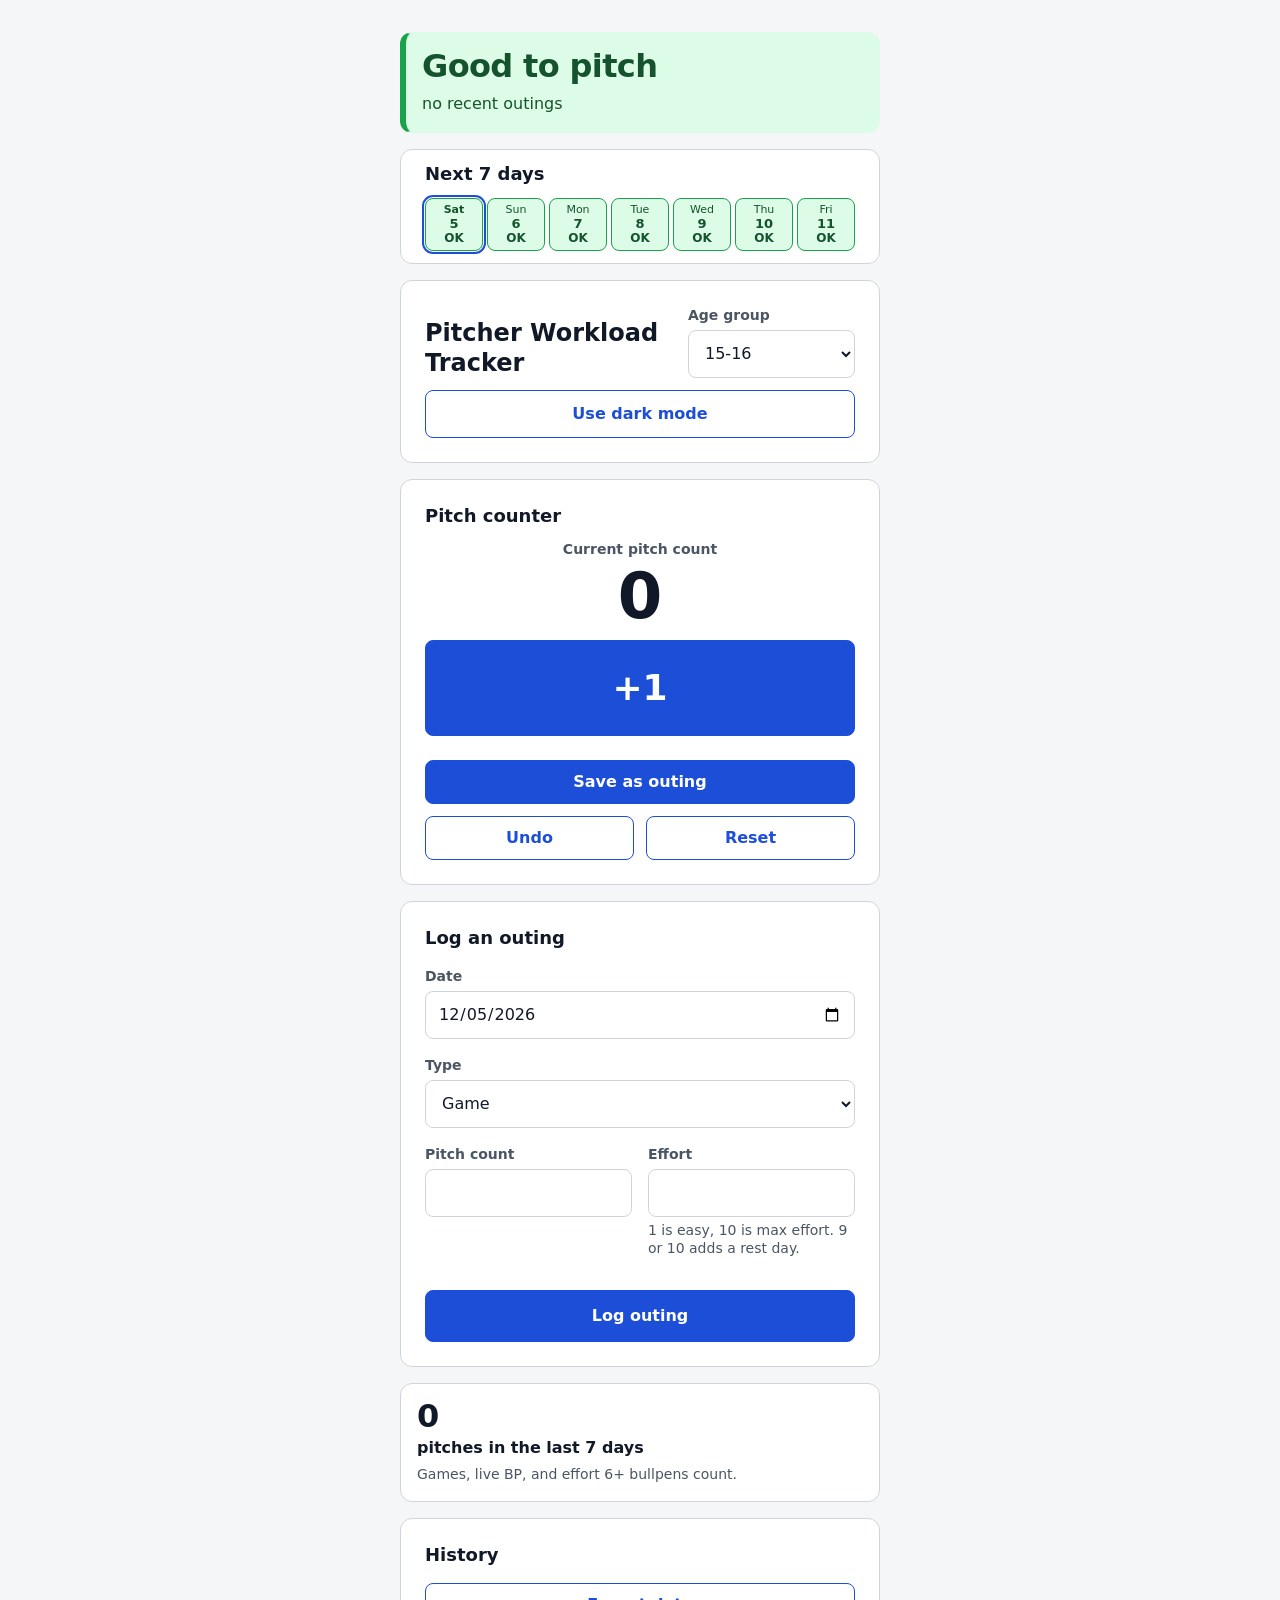
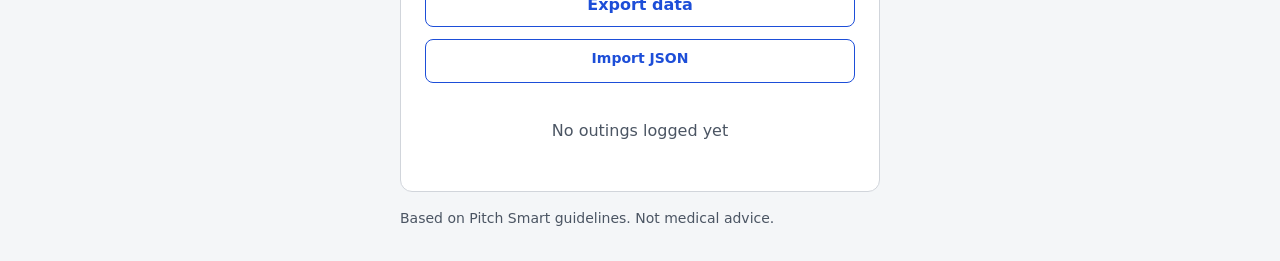
==== index.html @ f9907628 "Add outing import UI Co-authored-by: Copilot <223556219+Copilot@users.noreply.github.com>" ====
<!DOCTYPE html>
<html lang="en">
<head>
    <meta charset="UTF-8">
    <meta name="viewport" content="width=device-width, initial-scale=1.0, viewport-fit=cover">
    <meta name="theme-color" content="#f4f6f8" media="(prefers-color-scheme: light)">
    <meta name="theme-color" content="#111827" media="(prefers-color-scheme: dark)">
    <meta name="apple-mobile-web-app-capable" content="yes">
    <meta name="apple-mobile-web-app-status-bar-style" content="black-translucent">
    <meta name="apple-mobile-web-app-title" content="Pitcher Tracker">
    <title>Pitcher Workload Tracker</title>
    <link rel="stylesheet" href="css/style.css">
    <link rel="manifest" href="manifest.webmanifest">
    <link rel="apple-touch-icon" href="icons/icon-180.png">
</head>
<body>
    <section id="status" aria-live="polite"></section>

    <section class="availability-section" aria-labelledby="availability-heading">
        <h2 id="availability-heading">Next 7 days</h2>
        <ul id="availability-strip"></ul>
    </section>

    <header>
        <h1>Pitcher Workload Tracker</h1>
        <div class="age-group-control">
            <label for="age-group">Age group</label>
            <select id="age-group">
                <option value="15-16" selected>15-16</option>
                <option value="17-18">17-18</option>
            </select>
        </div>
        <button id="theme-toggle" class="theme-toggle" type="button">
            Use dark mode
        </button>
    </header>

    <section class="counter-section" aria-labelledby="counter-heading">
        <h2 id="counter-heading">Pitch counter</h2>
        <div class="counter-display">
            <span id="count-label">Current pitch count</span>
            <div id="pitch-counter" aria-labelledby="count-label">0</div>
        </div>
        <button id="count-add" class="count-add" type="button">+1</button>
        <div class="counter-actions">
            <button id="count-undo" class="counter-secondary" type="button">
                Undo
            </button>
            <button id="count-save" class="counter-save" type="button">
                Save as outing
            </button>
            <button id="count-reset" class="counter-secondary" type="button">
                Reset
            </button>
        </div>
    </section>

    <section>
        <h2>Log an outing</h2>
        <form id="outing-form">
            <div class="field field-date">
                <label for="date">Date</label>
                <input id="date" name="date" type="date">
            </div>
            <div class="field field-type">
                <label for="type">Type</label>
                <select id="type" name="type">
                    <option value="game">Game</option>
                    <option value="liveBP">Live BP</option>
                    <option value="bullpen">Bullpen</option>
                    <option value="longToss">Long toss</option>
                    <option value="catch">Catch</option>
                </select>
            </div>
            <div class="field field-pitch-count">
                <label for="pitch-count">Pitch count</label>
                <input id="pitch-count" name="pitch-count" type="number" min="1"
                    inputmode="numeric" autocomplete="off">
            </div>
            <div class="field field-effort">
                <label for="effort">Effort</label>
                <input id="effort" name="effort" type="number" min="1" max="10"
                    inputmode="numeric" autocomplete="off" aria-describedby="effort-hint">
                <p id="effort-hint" class="field-hint">
                    1 is easy, 10 is max effort. 9 or 10 adds a rest day.
                </p>
            </div>
            <p id="form-error" aria-live="polite"></p>
            <button type="submit">Log outing</button>
        </form>
    </section>

    <p id="week-total"></p>

    <section>
        <h2>History</h2>
        <button id="export-data" type="button">Export data</button>
        <label class="import-button" for="import-data">Import JSON</label>
        <input id="import-data" type="file" accept=".json,application/json">
        <p id="import-status" aria-live="polite"></p>
        <ul id="history"></ul>
    </section>

    <footer>Based on Pitch Smart guidelines. Not medical advice.</footer>

    <script type="module" src="js/main.js"></script>
</body>
</html>
---- css/style.css ----
:root {
    color-scheme: light dark;
    --space-1: 0.25rem;
    --space-2: 0.5rem;
    --space-3: 0.75rem;
    --space-4: 1rem;
    --space-6: 1.5rem;
    --space-8: 2rem;
    --radius-card: 0.75rem;
    --radius-control: 0.5rem;
    --font-system: system-ui, -apple-system, BlinkMacSystemFont, "Segoe UI",
        sans-serif;
    --page-background: #f4f6f8;
    --surface: #ffffff;
    --surface-muted: #e5e7eb;
    --text: #111827;
    --muted-text: #4b5563;
    --border: #d1d5db;
    --accent: #1d4ed8;
    --accent-text: #ffffff;
    --status-green-surface: #dcfce7;
    --status-green-border: #16a34a;
    --status-green-text: #14532d;
    --status-yellow-surface: #fef3c7;
    --status-yellow-border: #d97706;
    --status-yellow-text: #451a03;
    --status-red-surface: #fee2e2;
    --status-red-border: #dc2626;
    --status-red-text: #7f1d1d;
    --availability-ok-surface: #dcfce7;
    --availability-ok-border: #16a34a;
    --availability-ok-text: #14532d;
    --availability-rest-surface: #fee2e2;
    --availability-rest-border: #dc2626;
    --availability-rest-text: #7f1d1d;
}

*,
*::before,
*::after {
    box-sizing: border-box;
}

html {
    -webkit-text-size-adjust: 100%;
}

body,
h1,
h2,
p,
ul {
    margin: 0;
}

body {
    display: flex;
    min-height: 100dvh;
    max-width: 34rem;
    margin-inline: auto;
    flex-direction: column;
    gap: var(--space-4);
    padding-block: var(--space-4);
    padding-inline: max(var(--space-4), env(safe-area-inset-left))
        max(var(--space-4), env(safe-area-inset-right));
    padding-bottom: max(var(--space-4), env(safe-area-inset-bottom));
    background: var(--page-background);
    color: var(--text);
    font: 1rem/1.5 var(--font-system);
}

header,
section {
    padding: var(--space-4);
    background: var(--surface);
    border: 1px solid var(--border);
    border-radius: var(--radius-card);
}

header {
    display: flex;
    flex-wrap: wrap;
    gap: var(--space-3) var(--space-4);
    align-items: end;
    justify-content: space-between;
}

h1,
h2 {
    font-weight: 700;
}

h1 {
    flex: 1 1 12rem;
    font-size: 1.25rem;
    line-height: 1.25;
}

h2 {
    margin-bottom: var(--space-4);
    font-size: 1.125rem;
    line-height: 1.3;
}

.age-group-control {
    flex: 1 1 7rem;
}

.theme-toggle {
    flex: 1 1 10rem;
    min-height: 3rem;
    margin-top: 0;
    background: var(--surface);
    color: var(--accent);
}

.counter-section {
    display: grid;
    gap: var(--space-3);
}

.counter-section h2 {
    margin-bottom: 0;
}

.counter-display {
    display: grid;
    gap: var(--space-1);
    text-align: center;
}

#count-label {
    color: var(--muted-text);
    font-size: 0.875rem;
    font-weight: 600;
}

#pitch-counter {
    color: var(--text);
    font-size: 4rem;
    font-variant-numeric: tabular-nums;
    font-weight: 800;
    line-height: 1;
}

.count-add {
    min-height: 6rem;
    font-size: 2.25rem;
}

.counter-actions {
    display: grid;
    grid-template-columns: repeat(2, minmax(0, 1fr));
    gap: var(--space-3);
    margin-top: var(--space-3);
}

.counter-actions button {
    min-height: 2.75rem;
}

.counter-save {
    grid-column: 1 / -1;
    grid-row: 1;
}

.counter-secondary {
    background: var(--surface);
    color: var(--accent);
}

label {
    display: block;
    margin-bottom: var(--space-1);
    color: var(--muted-text);
    font-size: 0.875rem;
    font-weight: 600;
}

input,
select,
button {
    display: block;
    width: 100%;
    min-height: 3rem;
    padding: var(--space-2) var(--space-3);
    border: 1px solid var(--border);
    border-radius: var(--radius-control);
    font: inherit;
    font-size: 1rem;
    touch-action: manipulation;
    -webkit-tap-highlight-color: transparent;
}

input,
select {
    background: var(--surface);
    color: var(--text);
}

form {
    display: grid;
    grid-template-columns: repeat(2, minmax(0, 1fr));
    gap: var(--space-4);
}

.field {
    min-width: 0;
}

.field-date,
.field-type,
#form-error,
form button {
    grid-column: 1 / -1;
}

.field-hint {
    margin-top: var(--space-1);
    color: var(--muted-text);
    font-size: 0.875rem;
    line-height: 1.35;
}

button {
    min-height: 3.25rem;
    margin-top: 0;
    border-color: var(--accent);
    background: var(--accent);
    color: var(--accent-text);
    cursor: pointer;
    font-weight: 700;
}

button:hover {
    filter: brightness(0.9);
}

button:active {
    transform: translateY(1px);
}

input:focus-visible,
select:focus-visible,
button:focus-visible {
    outline: 3px solid var(--accent);
    outline-offset: 2px;
}

#status {
    padding: var(--space-4);
    border: 1px solid transparent;
    border-left-width: 0.375rem;
    border-radius: var(--radius-card);
}

#status[data-level="green"] {
    background-color: var(--status-green-surface);
    border-left-color: var(--status-green-border);
    color: var(--status-green-text);
}

#status[data-level="yellow"] {
    background-color: var(--status-yellow-surface);
    border-left-color: var(--status-yellow-border);
    color: var(--status-yellow-text);
}

#status[data-level="red"] {
    background-color: var(--status-red-surface);
    border-left-color: var(--status-red-border);
    color: var(--status-red-text);
}

#status[data-level] h2 {
    margin-bottom: var(--space-2);
    font-size: 1.875rem;
    line-height: 1.1;
    letter-spacing: -0.02em;
}

#status[data-level] p {
    color: inherit;
    font-size: 1rem;
}

.availability-section {
    padding-block: var(--space-3);
}

.availability-section h2 {
    margin-bottom: var(--space-3);
}

#availability-strip {
    display: grid;
    grid-template-columns: repeat(7, minmax(0, 1fr));
    gap: var(--space-1);
    padding: 0;
    list-style: none;
}

#availability-strip .availability-cell {
    display: flex;
    min-width: 0;
    min-height: 44px;
    padding: var(--space-1);
    flex-direction: column;
    align-items: center;
    justify-content: center;
    border: 1px solid var(--availability-rest-border);
    border-radius: var(--radius-control);
    background: var(--availability-rest-surface);
    color: var(--availability-rest-text);
    font-size: 0.6875rem;
    line-height: 1.2;
    text-align: center;
    white-space: nowrap;
}

#availability-strip .availability-cell[data-available="true"] {
    border-color: var(--availability-ok-border);
    background: var(--availability-ok-surface);
    color: var(--availability-ok-text);
}

#availability-strip .availability-cell.availability-today {
    outline: 2px solid var(--accent);
    outline-offset: 1px;
    font-weight: 700;
}

.availability-weekday,
.availability-date,
.availability-status {
    display: block;
}

.availability-date,
.availability-status {
    font-variant-numeric: tabular-nums;
}

.availability-date {
    font-size: 0.8125rem;
    font-weight: 700;
}

.availability-status {
    font-size: 0.75rem;
    font-weight: 800;
}

.status-days {
    display: inline-block;
    margin-right: var(--space-2);
    font-size: 2rem;
    line-height: 1;
}

.status-days-label {
    font-weight: 600;
}

.status-available {
    display: block;
    margin-top: var(--space-2);
}

#week-total {
    display: grid;
    gap: var(--space-1);
    padding: var(--space-4);
    background: var(--surface);
    border: 1px solid var(--border);
    border-radius: var(--radius-card);
    font-variant-numeric: tabular-nums;
}

.weekly-total-number {
    color: var(--text);
    font-size: 2rem;
    line-height: 1;
}

.weekly-total-label {
    color: var(--text);
    font-size: 1rem;
    font-weight: 700;
}

.weekly-total-note {
    color: var(--muted-text);
    font-size: 0.875rem;
}

#history {
    padding: 0;
    list-style: none;
}

#history li.history-row {
    display: flex;
    flex-wrap: wrap;
    gap: var(--space-3);
    align-items: center;
    min-width: 0;
    padding-block: var(--space-3);
    border-bottom: 1px solid var(--border);
}

#history li.history-row:last-child {
    border-bottom: 0;
}

#history .history-details {
    display: flex;
    min-width: 0;
    flex: 1 1 8rem;
    flex-direction: column;
}

#history .history-date,
#history .history-type,
#history .history-pitch-count,
#history .history-effort,
#history .history-delete {
    min-width: 0;
}

#history .history-date {
    color: var(--text);
    font-weight: 700;
}

#history .history-type {
    overflow-wrap: anywhere;
    color: var(--muted-text);
    font-size: 0.875rem;
}

#history .history-pitch-count {
    flex: 0 1 auto;
    color: var(--text);
    font-variant-numeric: tabular-nums;
    font-weight: 700;
}

#history .history-effort {
    flex: 0 0 auto;
    padding: var(--space-1) var(--space-2);
    border-radius: 999px;
    background: var(--surface-muted);
    color: var(--muted-text);
    font-size: 0.875rem;
    white-space: nowrap;
}

#history button.history-delete {
    flex: 0 0 auto;
    width: auto;
    min-width: 2.75rem;
    min-height: 2.75rem;
    margin-top: 0;
    padding: var(--space-2);
    border: 0;
    background: transparent;
    color: var(--status-red-text);
    font-size: 0.875rem;
    font-weight: 700;
}

#history button.history-delete:hover {
    filter: none;
    text-decoration: underline;
}

#history button.history-delete:active {
    background: var(--status-red-surface);
    transform: none;
}

#history .history-empty {
    padding: var(--space-6) var(--space-4);
    color: var(--muted-text);
    text-align: center;
}

#form-error {
    margin: 0;
    padding: 0;
    border: 0 solid transparent;
}

#form-error[data-kind] {
    padding: var(--space-3);
    border-width: 1px;
    border-left-width: 0.375rem;
    border-radius: var(--radius-control);
    font-weight: 600;
}

#form-error[data-kind="error"] {
    background: var(--status-red-surface);
    border-left-color: var(--status-red-border);
    color: var(--status-red-text);
}

#form-error[data-kind="warning"] {
    background: var(--status-yellow-surface);
    border-left-color: var(--status-yellow-border);
    color: var(--status-yellow-text);
}

#form-error[data-kind="success"] {
    background: var(--status-green-surface);
    border-left-color: var(--status-green-border);
    color: var(--status-green-text);
}

footer {
    color: var(--muted-text);
    font-size: 0.875rem;
}

#export-data {
    min-height: 2.75rem;
    margin-bottom: var(--space-3);
    background: var(--surface);
    color: var(--accent);
}

.import-button {
    display: block;
    width: 100%;
    min-height: 2.75rem;
    margin-bottom: var(--space-3);
    padding: var(--space-2) var(--space-3);
    border: 1px solid var(--accent);
    border-radius: var(--radius-control);
    background: var(--surface);
    color: var(--accent);
    cursor: pointer;
    font-weight: 700;
    text-align: center;
}

#import-data {
    position: absolute;
    width: 1px;
    height: 1px;
    overflow: hidden;
    clip: rect(0 0 0 0);
    clip-path: inset(50%);
    white-space: nowrap;
}

.import-button:focus-within,
#import-data:focus-visible + .import-button {
    outline: 3px solid var(--accent);
    outline-offset: 2px;
}

#import-status {
    margin: 0 0 var(--space-3);
    color: var(--muted-text);
    font-size: 0.875rem;
}

#import-status[data-kind="error"] {
    color: var(--status-red-text);
    font-weight: 600;
}

#import-status[data-kind="success"] {
    color: var(--status-green-text);
    font-weight: 600;
}

@media (prefers-color-scheme: dark) {
    :root {
        --page-background: #111827;
        --surface: #1f2937;
        --surface-muted: #374151;
        --text: #f9fafb;
        --muted-text: #d1d5db;
        --border: #4b5563;
        --accent: #93c5fd;
        --accent-text: #111827;
        --status-green-surface: #123524;
        --status-green-border: #4ade80;
        --status-green-text: #dcfce7;
        --status-yellow-surface: #422006;
        --status-yellow-border: #fbbf24;
        --status-yellow-text: #fef3c7;
        --status-red-surface: #450a0a;
        --status-red-border: #f87171;
        --status-red-text: #fee2e2;
        --availability-ok-surface: #123524;
        --availability-ok-border: #4ade80;
        --availability-ok-text: #dcfce7;
        --availability-rest-surface: #450a0a;
        --availability-rest-border: #f87171;
        --availability-rest-text: #fee2e2;
    }
}

[data-theme="light"] {
    --page-background: #f4f6f8;
    --surface: #ffffff;
    --surface-muted: #e5e7eb;
    --text: #111827;
    --muted-text: #4b5563;
    --border: #d1d5db;
    --accent: #1d4ed8;
    --accent-text: #ffffff;
    --status-green-surface: #dcfce7;
    --status-green-border: #16a34a;
    --status-green-text: #14532d;
    --status-yellow-surface: #fef3c7;
    --status-yellow-border: #d97706;
    --status-yellow-text: #451a03;
    --status-red-surface: #fee2e2;
    --status-red-border: #dc2626;
    --status-red-text: #7f1d1d;
    --availability-ok-surface: #dcfce7;
    --availability-ok-border: #16a34a;
    --availability-ok-text: #14532d;
    --availability-rest-surface: #fee2e2;
    --availability-rest-border: #dc2626;
    --availability-rest-text: #7f1d1d;
}

[data-theme="dark"] {
    --page-background: #111827;
    --surface: #1f2937;
    --surface-muted: #374151;
    --text: #f9fafb;
    --muted-text: #d1d5db;
    --border: #4b5563;
    --accent: #93c5fd;
    --accent-text: #111827;
    --status-green-surface: #123524;
    --status-green-border: #4ade80;
    --status-green-text: #dcfce7;
    --status-yellow-surface: #422006;
    --status-yellow-border: #fbbf24;
    --status-yellow-text: #fef3c7;
    --status-red-surface: #450a0a;
    --status-red-border: #f87171;
    --status-red-text: #fee2e2;
    --availability-ok-surface: #123524;
    --availability-ok-border: #4ade80;
    --availability-ok-text: #dcfce7;
    --availability-rest-surface: #450a0a;
    --availability-rest-border: #f87171;
    --availability-rest-text: #fee2e2;
}

@media (min-width: 40rem) {
    body {
        padding: var(--space-8);
    }

    header,
    section {
        padding: var(--space-6);
    }

    h1 {
        font-size: 1.5rem;
    }

    #status[data-level] h2 {
        font-size: 2rem;
    }
}

@media (prefers-reduced-motion: reduce) {
    *,
    *::before,
    *::after {
        scroll-behavior: auto !important;
        transition-duration: 0.01ms !important;
        animation-duration: 0.01ms !important;
        animation-iteration-count: 1 !important;
    }
}
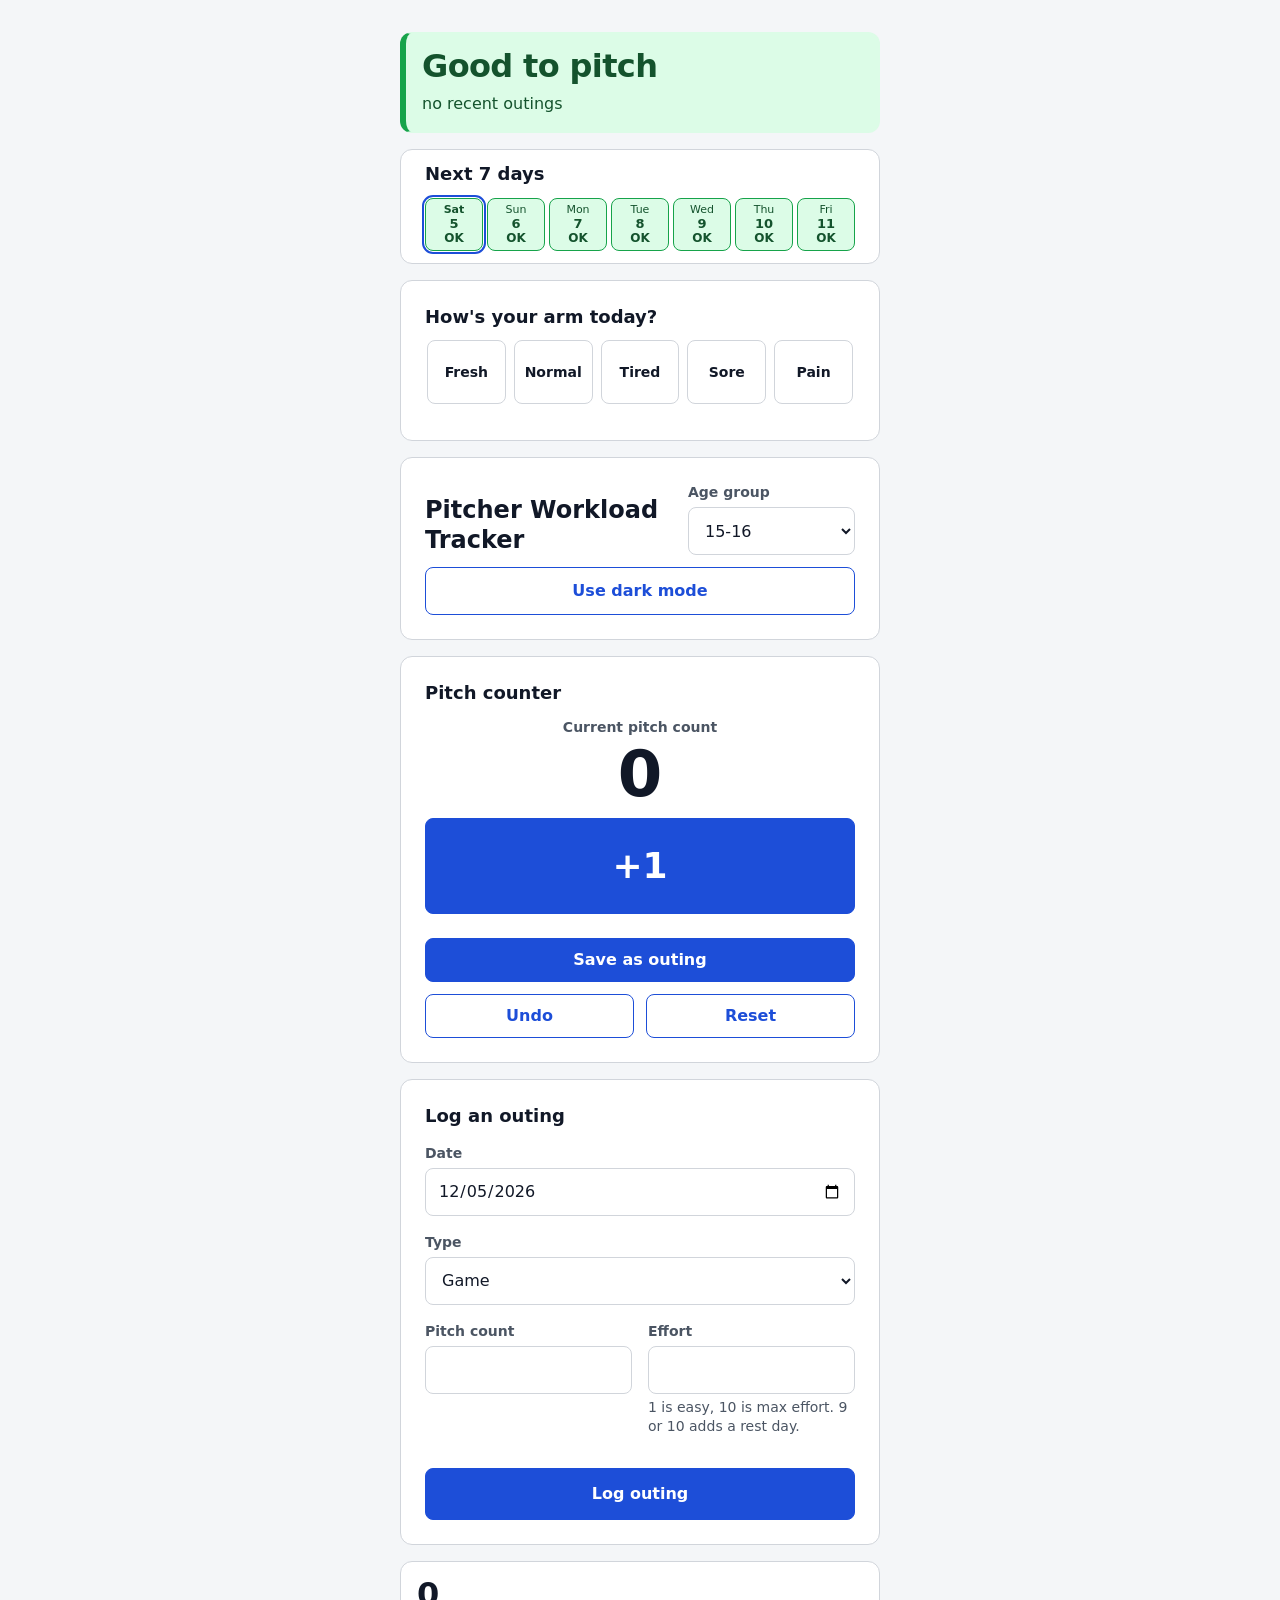
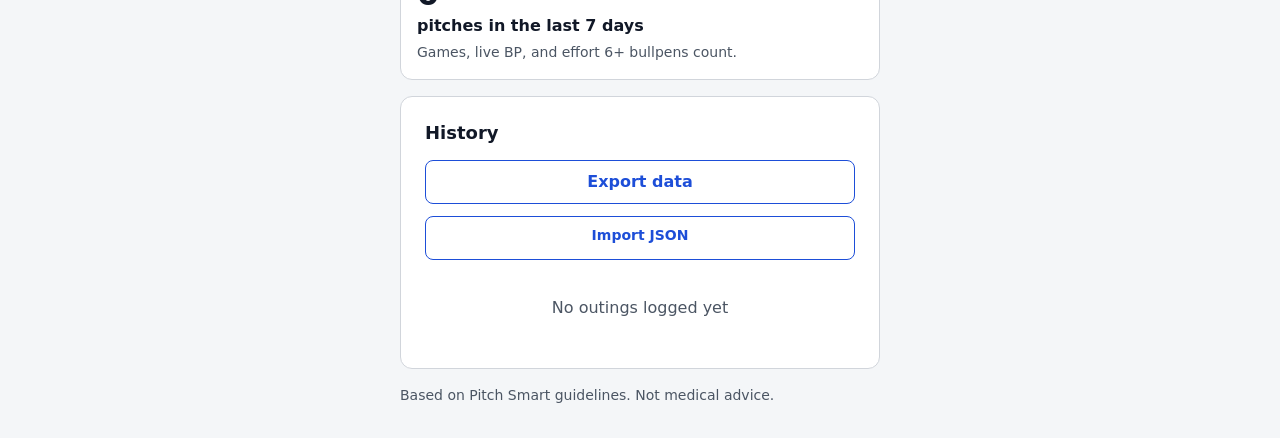
==== commit bb12884d: "Add check-in section and functionality with validation" ====
--- a/index.html
+++ b/index.html
@@ -19,6 +19,14 @@
     <section class="availability-section" aria-labelledby="availability-heading">
         <h2 id="availability-heading">Next 7 days</h2>
         <ul id="availability-strip"></ul>
+    </section>
+
+    <section class="checkin-section" aria-labelledby="checkin-heading">
+        <h2 id="checkin-heading">How's your arm today?</h2>
+        <fieldset id="checkin-options">
+            <legend class="visually-hidden">Choose how your arm feels today</legend>
+        </fieldset>
+        <p id="checkin-message" aria-live="polite"></p>
     </section>
 
     <header>
--- a/css/style.css
+++ b/css/style.css
@@ -351,6 +351,93 @@
     font-weight: 800;
 }
 
+.checkin-section {
+    display: grid;
+    gap: var(--space-3);
+}
+
+.checkin-section h2 {
+    margin-bottom: 0;
+}
+
+#checkin-options {
+    display: grid;
+    grid-template-columns: repeat(5, minmax(0, 1fr));
+    gap: var(--space-2);
+    padding: 0;
+    border: 0;
+}
+
+.checkin-option {
+    display: flex;
+    min-height: 4rem;
+    margin: 0;
+    padding: var(--space-2);
+    align-items: center;
+    justify-content: center;
+    border: 1px solid var(--border);
+    border-radius: var(--radius-control);
+    background: var(--surface);
+    color: var(--text);
+    cursor: pointer;
+    font-size: 0.875rem;
+    text-align: center;
+}
+
+#checkin-options input {
+    position: absolute;
+    width: 1px;
+    height: 1px;
+    opacity: 0;
+}
+
+#checkin-options input:checked + .checkin-option {
+    border-color: var(--accent);
+    box-shadow: inset 0 0 0 2px var(--accent);
+    font-weight: 800;
+}
+
+#checkin-options input:focus-visible + .checkin-option {
+    outline: 3px solid var(--accent);
+    outline-offset: 2px;
+}
+
+#checkin-message {
+    margin: 0;
+    color: var(--muted-text);
+    font-size: 0.875rem;
+}
+
+#checkin-message.checkin-safety-message {
+    padding: var(--space-3);
+    border: 1px solid var(--status-red-border);
+    border-radius: var(--radius-control);
+    background: var(--status-red-surface);
+    color: var(--status-red-text);
+    font-weight: 700;
+}
+
+#checkin-message[data-kind="error"] {
+    color: var(--status-red-text);
+    font-weight: 700;
+}
+
+#checkin-message[data-kind="rest"] {
+    color: var(--status-yellow-text);
+    font-weight: 700;
+}
+
+.visually-hidden {
+    position: absolute;
+    width: 1px;
+    height: 1px;
+    padding: 0;
+    overflow: hidden;
+    clip: rect(0, 0, 0, 0);
+    white-space: nowrap;
+    border: 0;
+}
+
 .status-days {
     display: inline-block;
     margin-right: var(--space-2);
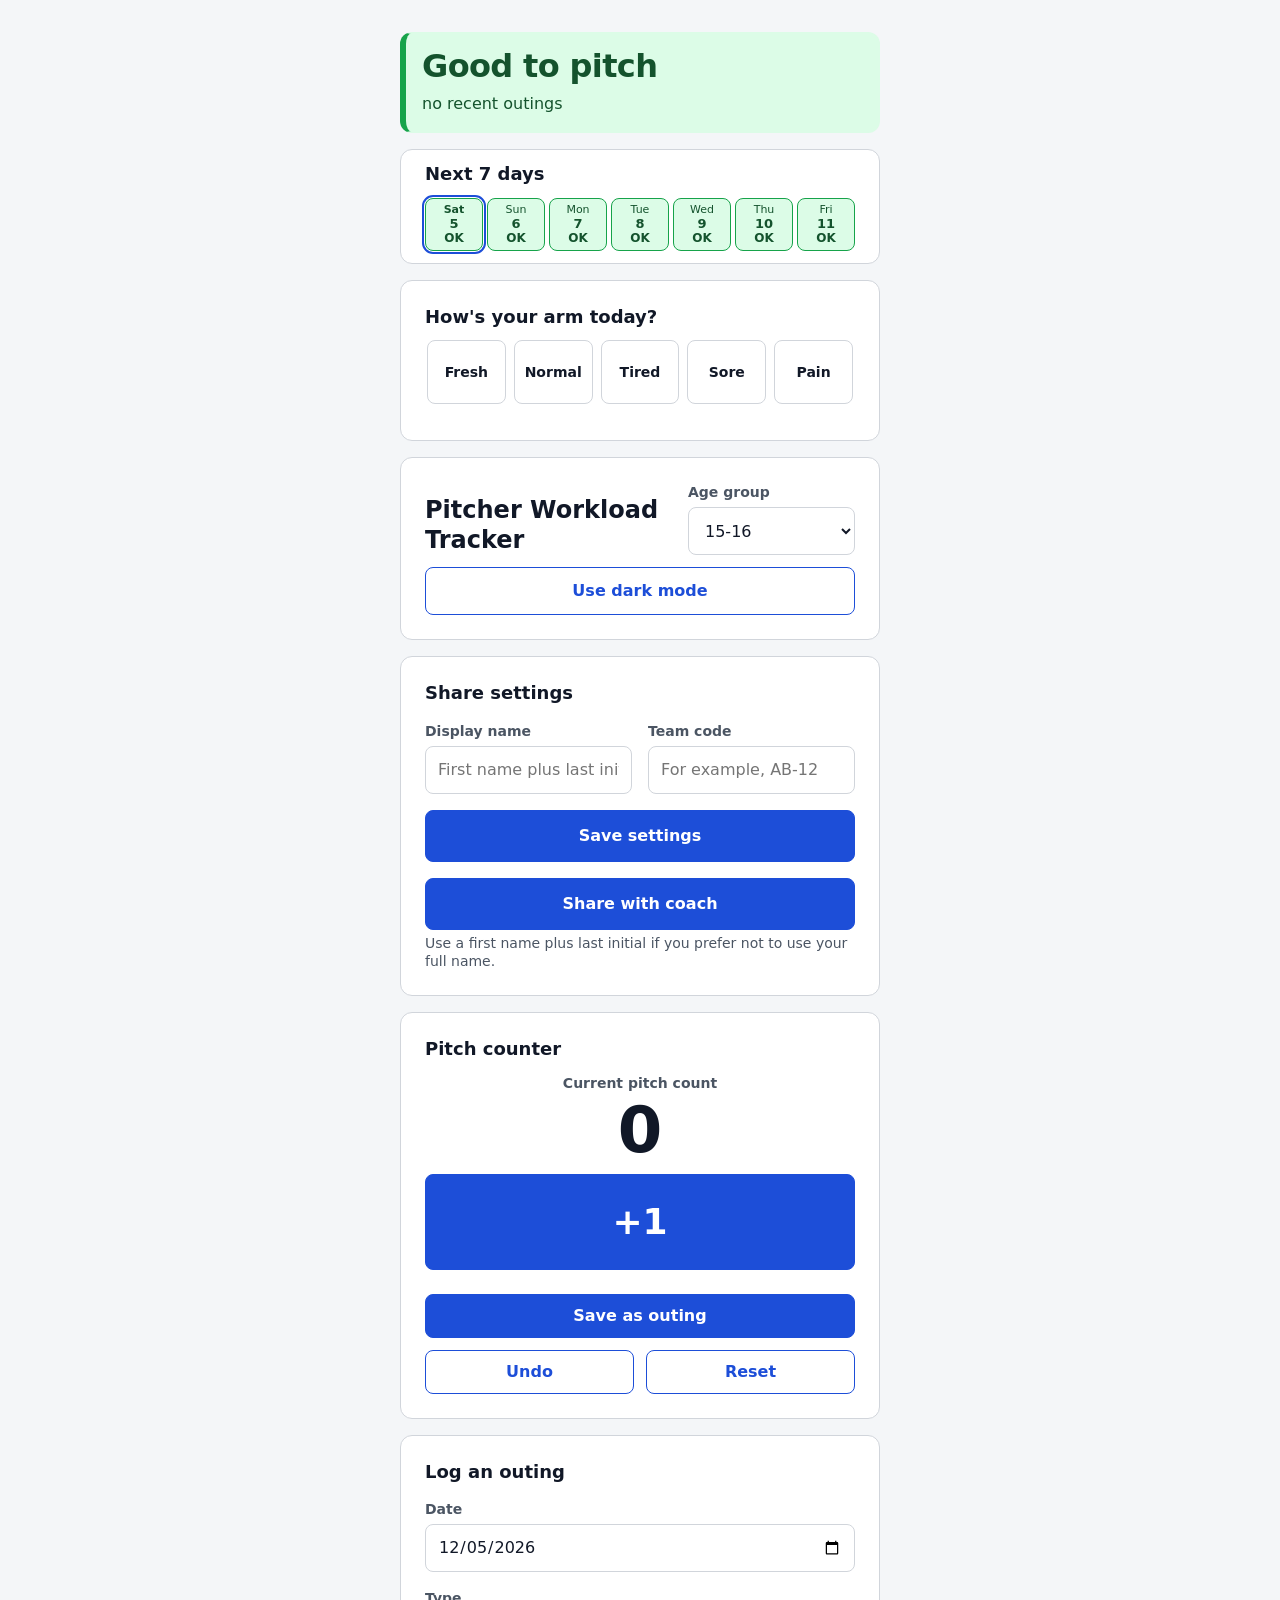
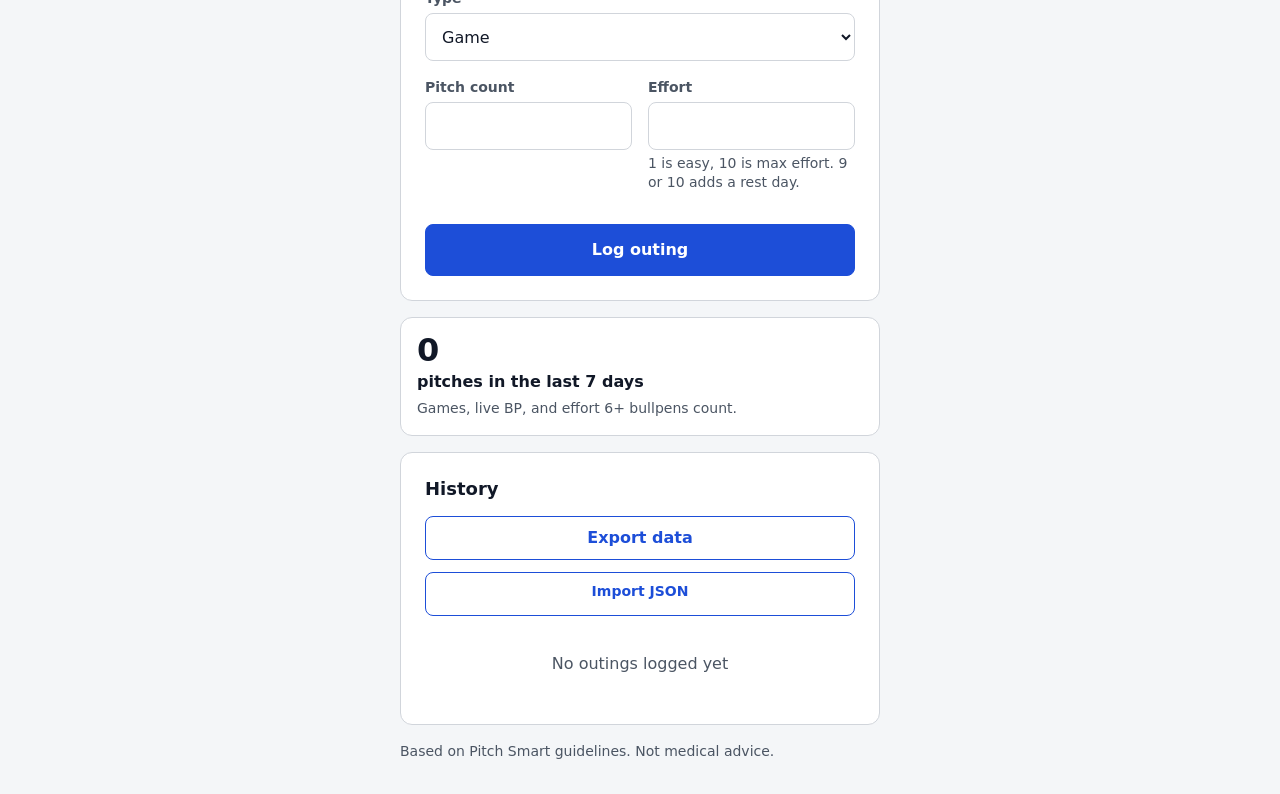
==== commit 8e79e08b: "Add sharing functionality for pitcher workload snapshots" ====
--- a/index.html
+++ b/index.html
@@ -42,6 +42,44 @@
             Use dark mode
         </button>
     </header>
+
+    <section aria-labelledby="share-settings-heading">
+        <h2 id="share-settings-heading">Share settings</h2>
+        <form id="share-profile-form">
+            <div class="field">
+                <label for="display-name">Display name</label>
+                <input id="display-name" name="display-name" type="text"
+                    maxlength="30" autocomplete="name"
+                    placeholder="First name plus last initial">
+            </div>
+            <div class="field">
+                <label for="team-code">Team code</label>
+                <input id="team-code" name="team-code" type="text"
+                    maxlength="12" autocapitalize="characters"
+                    placeholder="For example, AB-12">
+            </div>
+            <button id="save-profile" type="submit">Save settings</button>
+        </form>
+        <button id="open-share" type="button">Share with coach</button>
+        <p class="field-hint">Use a first name plus last initial if you prefer not to use your full name.</p>
+    </section>
+
+    <section id="share-section" aria-labelledby="share-heading" hidden>
+        <h2 id="share-heading">Share with coach</h2>
+        <p>This is exactly what will be sent:</p>
+        <pre id="share-preview" class="share-preview"></pre>
+        <p class="share-safety-note">
+            This includes arm health info. Share it only with your coach or team chat,
+            and get a parent or coach okay per your team’s rules.
+        </p>
+        <label for="share-link">Link</label>
+        <input id="share-link" class="share-link" type="url" readonly>
+        <div class="share-actions">
+            <button id="copy-share-link" type="button">Copy link</button>
+            <button id="native-share" type="button" hidden>Share using device</button>
+        </div>
+        <p id="share-status" aria-live="polite"></p>
+    </section>
 
     <section class="counter-section" aria-labelledby="counter-heading">
         <h2 id="counter-heading">Pitch counter</h2>
--- a/css/style.css
+++ b/css/style.css
@@ -204,6 +204,65 @@
     gap: var(--space-4);
 }
 
+#share-profile-form {
+    margin-bottom: var(--space-4);
+}
+
+.share-preview {
+    overflow-x: auto;
+    margin: var(--space-3) 0;
+    padding: var(--space-3);
+    border: 1px solid var(--border);
+    border-radius: var(--radius-control);
+    background: var(--surface-muted);
+    color: var(--text);
+    font: inherit;
+    white-space: pre-wrap;
+}
+
+.share-safety-note {
+    margin: var(--space-3) 0;
+    color: var(--muted-text);
+    font-size: 0.875rem;
+    font-weight: 600;
+}
+
+.share-link {
+    margin-bottom: var(--space-3);
+}
+
+.share-actions {
+    display: grid;
+    grid-template-columns: repeat(2, minmax(0, 1fr));
+    gap: var(--space-3);
+}
+
+#share-status {
+    min-height: 1.5em;
+    margin-top: var(--space-3);
+    color: var(--muted-text);
+}
+
+#share-status[data-kind="error"] {
+    color: var(--status-red-text);
+    font-weight: 600;
+}
+
+.snapshot-details {
+    display: grid;
+    grid-template-columns: minmax(9rem, 1fr) minmax(0, 2fr);
+    gap: var(--space-2) var(--space-4);
+}
+
+.snapshot-details dt {
+    color: var(--muted-text);
+    font-weight: 700;
+}
+
+.snapshot-details dd {
+    margin: 0;
+}
+
 .field {
     min-width: 0;
 }
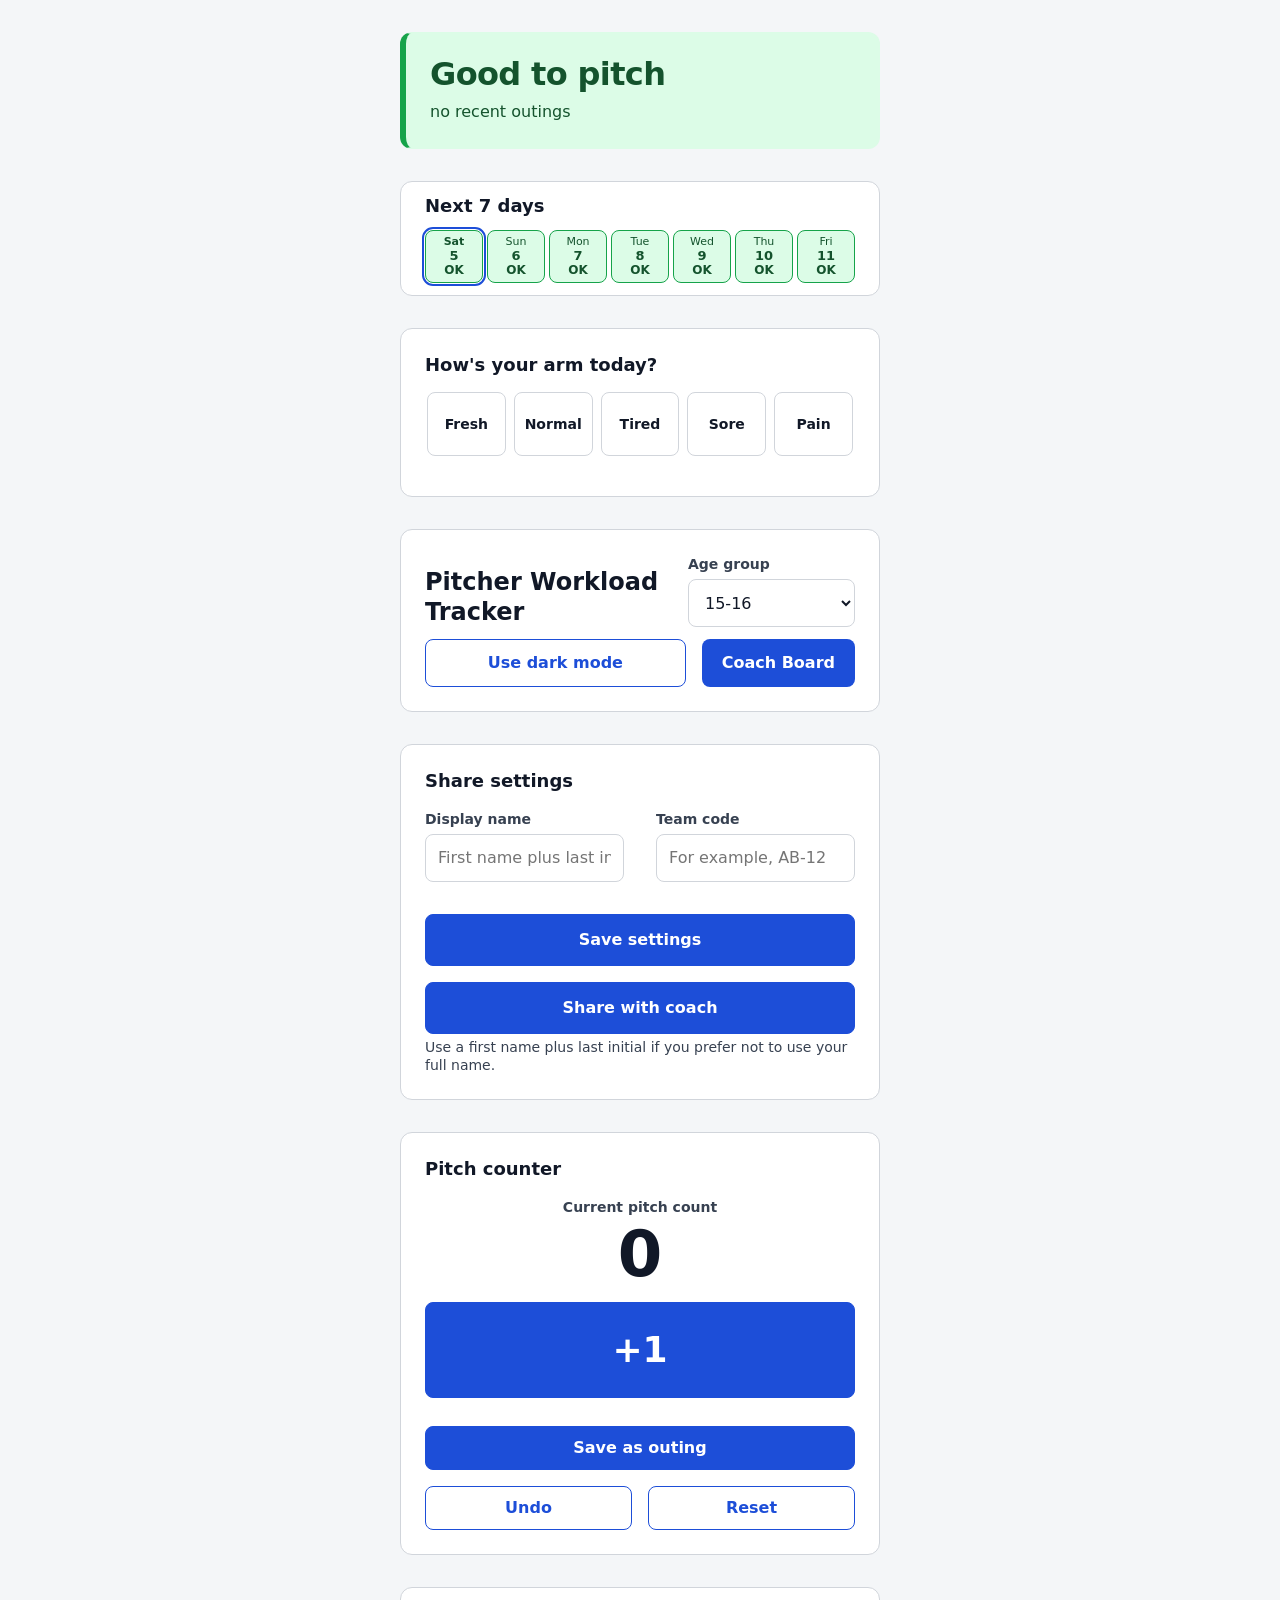
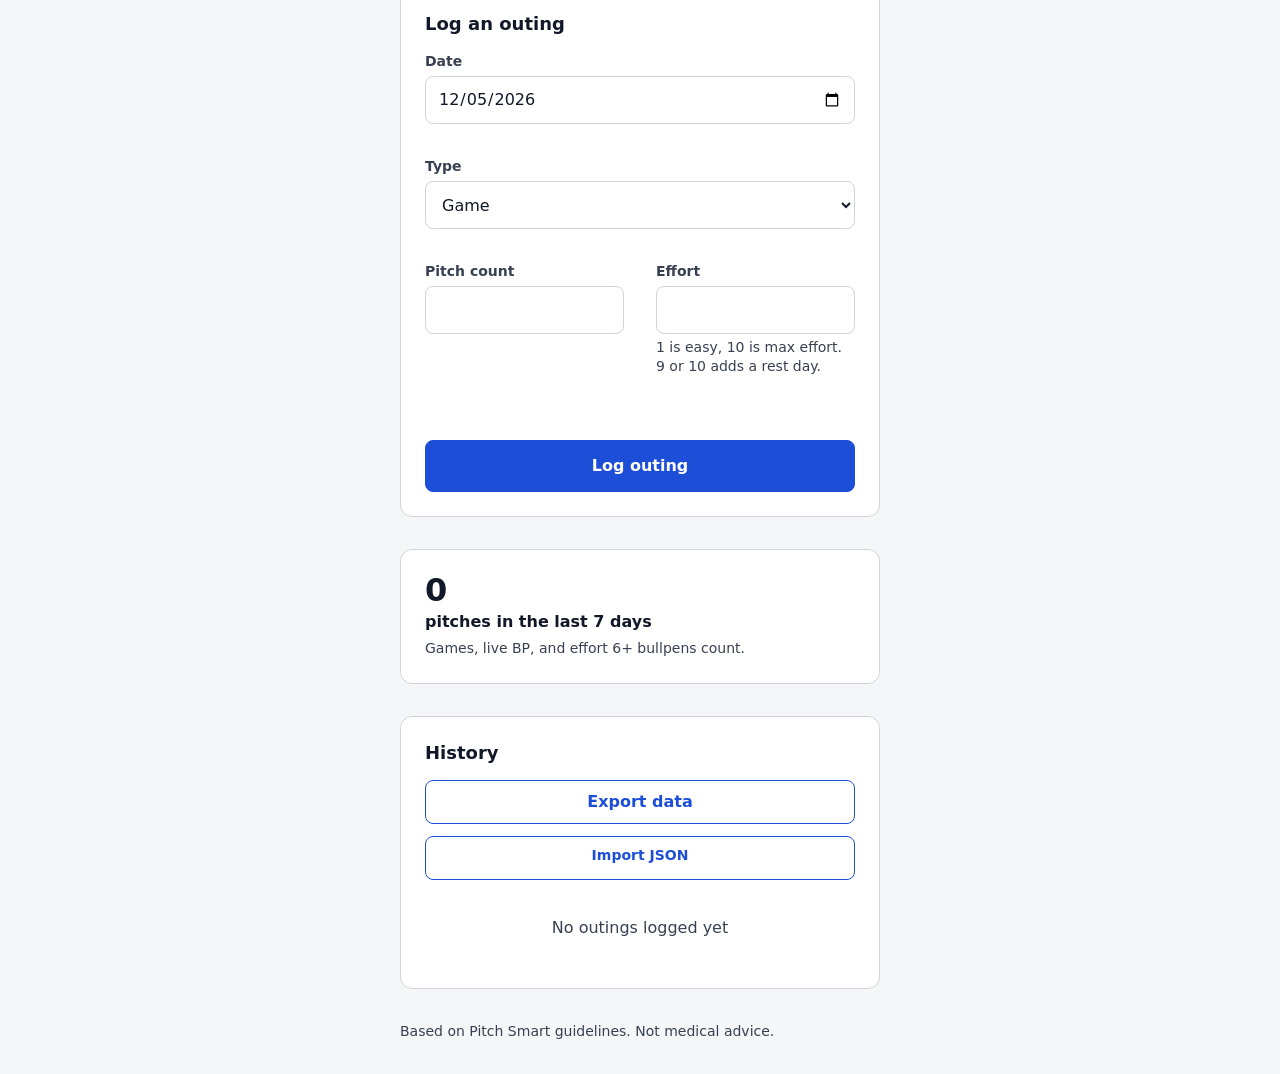
==== commit f7fd663c: "Render roster and lineup planner" ====
--- a/index.html
+++ b/index.html
@@ -41,6 +41,8 @@
         <button id="theme-toggle" class="theme-toggle" type="button">
             Use dark mode
         </button>
+        <a href="coach.html" class="app-link">Coach Board</a>
+
     </header>
 
     <section aria-labelledby="share-settings-heading">
--- a/css/style.css
+++ b/css/style.css
@@ -14,7 +14,8 @@
     --surface: #ffffff;
     --surface-muted: #e5e7eb;
     --text: #111827;
-    --muted-text: #4b5563;
+    --muted-text: #374151;
+
     --border: #d1d5db;
     --accent: #1d4ed8;
     --accent-text: #ffffff;
@@ -32,7 +33,24 @@
     --availability-ok-text: #14532d;
     --availability-rest-surface: #fee2e2;
     --availability-rest-border: #dc2626;
-    --availability-rest-text: #7f1d1d;
+.app-link {
+    display: inline-block;
+    padding: 0.75rem 1.25rem;
+    background: var(--accent);
+    color: var(--accent-text);
+    text-decoration: none;
+    border-radius: var(--radius-control);
+    font-weight: 700;
+}
+
+.app-link:hover {
+    filter: brightness(0.9);
+}
+
+.app-link:focus-visible {
+    outline: 3px solid var(--accent);
+    outline-offset: 2px;
+}
 }
 
 *,
@@ -59,7 +77,9 @@
     max-width: 34rem;
     margin-inline: auto;
     flex-direction: column;
-    gap: var(--space-4);
+    gap: var(--space-8);
+
+
     padding-block: var(--space-4);
     padding-inline: max(var(--space-4), env(safe-area-inset-left))
         max(var(--space-4), env(safe-area-inset-right));
@@ -71,7 +91,9 @@
 
 header,
 section {
-    padding: var(--space-4);
+    padding: var(--space-6);
+
+
     background: var(--surface);
     border: 1px solid var(--border);
     border-radius: var(--radius-card);
@@ -116,7 +138,8 @@
 
 .counter-section {
     display: grid;
-    gap: var(--space-3);
+    gap: var(--space-4);
+
 }
 
 .counter-section h2 {
@@ -151,7 +174,8 @@
 .counter-actions {
     display: grid;
     grid-template-columns: repeat(2, minmax(0, 1fr));
-    gap: var(--space-3);
+    gap: var(--space-4);
+
     margin-top: var(--space-3);
 }
 
@@ -201,7 +225,9 @@
 form {
     display: grid;
     grid-template-columns: repeat(2, minmax(0, 1fr));
-    gap: var(--space-4);
+    gap: var(--space-8);
+
+
 }
 
 #share-profile-form {
@@ -211,7 +237,10 @@
 .share-preview {
     overflow-x: auto;
     margin: var(--space-3) 0;
-    padding: var(--space-3);
+    padding: var(--space-6);
+
+
+
     border: 1px solid var(--border);
     border-radius: var(--radius-control);
     background: var(--surface-muted);
@@ -234,7 +263,8 @@
 .share-actions {
     display: grid;
     grid-template-columns: repeat(2, minmax(0, 1fr));
-    gap: var(--space-3);
+    gap: var(--space-4);
+
 }
 
 #share-status {
@@ -252,6 +282,116 @@
     display: grid;
     grid-template-columns: minmax(9rem, 1fr) minmax(0, 2fr);
     gap: var(--space-2) var(--space-4);
+}
+
+.roster-list {
+    display: grid;
+    gap: var(--space-4);
+
+}
+
+.roster-card {
+    position: relative;
+    padding: var(--space-6);
+
+
+
+    border: 1px solid var(--border);
+    border-radius: var(--radius-control);
+    background: var(--surface);
+}
+
+.roster-card h4 {
+    margin: 0 0 var(--space-1);
+    font-size: 1.125rem;
+}
+
+.roster-card p {
+    margin: var(--space-1) 0;
+}
+
+.roster-card-status {
+    font-weight: 700;
+}
+
+.roster-card-status-green {
+    color: var(--status-green-text);
+}
+
+.roster-card-status-yellow,
+.roster-card-status-red {
+    color: var(--status-yellow-text);
+}
+
+.stale-badge {
+    display: inline-block;
+    margin-top: var(--space-2);
+    padding: var(--space-1) var(--space-2);
+    border-radius: 999px;
+    background: var(--surface-muted);
+    color: var(--muted-text);
+    font-size: 0.8125rem;
+}
+
+.stale-badge-warning {
+    background: var(--status-yellow-surface);
+    color: var(--status-yellow-text);
+}
+
+.stale-badge-old {
+    background: var(--status-red-surface);
+    color: var(--status-red-text);
+}
+
+.roster-remove {
+    float: right;
+    width: auto;
+    min-height: 2.5rem;
+    margin-top: var(--space-2);
+    padding: var(--space-2);
+    border: 0;
+    background: transparent;
+    color: var(--status-red-text);
+    font-size: 0.875rem;
+}
+
+.roster-empty {
+    color: var(--muted-text);
+}
+
+.planner-list {
+    display: grid;
+    gap: var(--space-2);
+    padding: 0;
+    list-style: none;
+}
+
+.planner-list li {
+    display: flex;
+    justify-content: space-between;
+    gap: var(--space-4);
+
+    padding: var(--space-2) 0;
+    border-bottom: 1px solid var(--border);
+}
+
+.planner-available {
+    color: var(--status-green-text);
+    font-weight: 700;
+}
+
+.planner-unavailable {
+    color: var(--status-red-text);
+    font-weight: 700;
+}
+
+#roster-groups h3 {
+    margin: var(--space-6) 0 var(--space-4);
+
+}
+
+#roster-groups h3:first-child {
+    margin-top: 0;
 }
 
 .snapshot-details dt {
@@ -307,7 +447,9 @@
 }
 
 #status {
-    padding: var(--space-4);
+    padding: var(--space-6);
+
+
     border: 1px solid transparent;
     border-left-width: 0.375rem;
     border-radius: var(--radius-card);
@@ -412,7 +554,8 @@
 
 .checkin-section {
     display: grid;
-    gap: var(--space-3);
+    gap: var(--space-4);
+
 }
 
 .checkin-section h2 {
@@ -468,7 +611,10 @@
 }
 
 #checkin-message.checkin-safety-message {
-    padding: var(--space-3);
+    padding: var(--space-6);
+
+
+
     border: 1px solid var(--status-red-border);
     border-radius: var(--radius-control);
     background: var(--status-red-surface);
@@ -516,7 +662,9 @@
 #week-total {
     display: grid;
     gap: var(--space-1);
-    padding: var(--space-4);
+    padding: var(--space-6);
+
+
     background: var(--surface);
     border: 1px solid var(--border);
     border-radius: var(--radius-card);
@@ -548,7 +696,8 @@
 #history li.history-row {
     display: flex;
     flex-wrap: wrap;
-    gap: var(--space-3);
+    gap: var(--space-4);
+
     align-items: center;
     min-width: 0;
     padding-block: var(--space-3);
@@ -639,7 +788,10 @@
 }
 
 #form-error[data-kind] {
-    padding: var(--space-3);
+    padding: var(--space-6);
+
+
+
     border-width: 1px;
     border-left-width: 0.375rem;
     border-radius: var(--radius-control);
@@ -749,6 +901,21 @@
         --availability-rest-border: #f87171;
         --availability-rest-text: #fee2e2;
     }
+.roster-list-available {
+    border-left: 4px solid var(--status-green-border);
+    padding-left: var(--space-3);
+    background: var(--status-green-surface);
+}
+.roster-list-checkArmFirst {
+    border-left: 4px solid var(--status-yellow-border);
+    padding-left: var(--space-3);
+    background: var(--status-yellow-surface);
+}
+.roster-list-resting {
+    border-left: 4px solid var(--status-red-border);
+    padding-left: var(--space-3);
+    background: var(--status-red-surface);
+}
 }
 
 [data-theme="light"] {
@@ -756,7 +923,8 @@
     --surface: #ffffff;
     --surface-muted: #e5e7eb;
     --text: #111827;
-    --muted-text: #4b5563;
+    --muted-text: #374151;
+
     --border: #d1d5db;
     --accent: #1d4ed8;
     --accent-text: #ffffff;
@@ -774,7 +942,24 @@
     --availability-ok-text: #14532d;
     --availability-rest-surface: #fee2e2;
     --availability-rest-border: #dc2626;
-    --availability-rest-text: #7f1d1d;
+.app-link {
+    display: inline-block;
+    padding: 0.75rem 1.25rem;
+    background: var(--accent);
+    color: var(--accent-text);
+    text-decoration: none;
+    border-radius: var(--radius-control);
+    font-weight: 700;
+}
+
+.app-link:hover {
+    filter: brightness(0.9);
+}
+
+.app-link:focus-visible {
+    outline: 3px solid var(--accent);
+    outline-offset: 2px;
+}
 }
 
 [data-theme="dark"] {
@@ -807,19 +992,79 @@
     body {
         padding: var(--space-8);
     }
+.roster-list-available {
+    border-left: 4px solid var(--status-green-border);
+    padding-left: var(--space-3);
+    background: var(--status-green-surface);
+}
+.roster-list-checkArmFirst {
+    border-left: 4px solid var(--status-yellow-border);
+    padding-left: var(--space-3);
+    background: var(--status-yellow-surface);
+}
+.roster-list-resting {
+    border-left: 4px solid var(--status-red-border);
+    padding-left: var(--space-3);
+    background: var(--status-red-surface);
+}
 
     header,
     section {
         padding: var(--space-6);
     }
+.roster-list-available {
+    border-left: 4px solid var(--status-green-border);
+    padding-left: var(--space-3);
+    background: var(--status-green-surface);
+}
+.roster-list-checkArmFirst {
+    border-left: 4px solid var(--status-yellow-border);
+    padding-left: var(--space-3);
+    background: var(--status-yellow-surface);
+}
+.roster-list-resting {
+    border-left: 4px solid var(--status-red-border);
+    padding-left: var(--space-3);
+    background: var(--status-red-surface);
+}
 
     h1 {
         font-size: 1.5rem;
     }
+.roster-list-available {
+    border-left: 4px solid var(--status-green-border);
+    padding-left: var(--space-3);
+    background: var(--status-green-surface);
+}
+.roster-list-checkArmFirst {
+    border-left: 4px solid var(--status-yellow-border);
+    padding-left: var(--space-3);
+    background: var(--status-yellow-surface);
+}
+.roster-list-resting {
+    border-left: 4px solid var(--status-red-border);
+    padding-left: var(--space-3);
+    background: var(--status-red-surface);
+}
 
     #status[data-level] h2 {
         font-size: 2rem;
     }
+.roster-list-available {
+    border-left: 4px solid var(--status-green-border);
+    padding-left: var(--space-3);
+    background: var(--status-green-surface);
+}
+.roster-list-checkArmFirst {
+    border-left: 4px solid var(--status-yellow-border);
+    padding-left: var(--space-3);
+    background: var(--status-yellow-surface);
+}
+.roster-list-resting {
+    border-left: 4px solid var(--status-red-border);
+    padding-left: var(--space-3);
+    background: var(--status-red-surface);
+}
 }
 
 @media (prefers-reduced-motion: reduce) {
@@ -831,4 +1076,19 @@
         animation-duration: 0.01ms !important;
         animation-iteration-count: 1 !important;
     }
-}
+.roster-list-available {
+    border-left: 4px solid var(--status-green-border);
+    padding-left: var(--space-3);
+    background: var(--status-green-surface);
+}
+.roster-list-checkArmFirst {
+    border-left: 4px solid var(--status-yellow-border);
+    padding-left: var(--space-3);
+    background: var(--status-yellow-surface);
+}
+.roster-list-resting {
+    border-left: 4px solid var(--status-red-border);
+    padding-left: var(--space-3);
+    background: var(--status-red-surface);
+}
+}
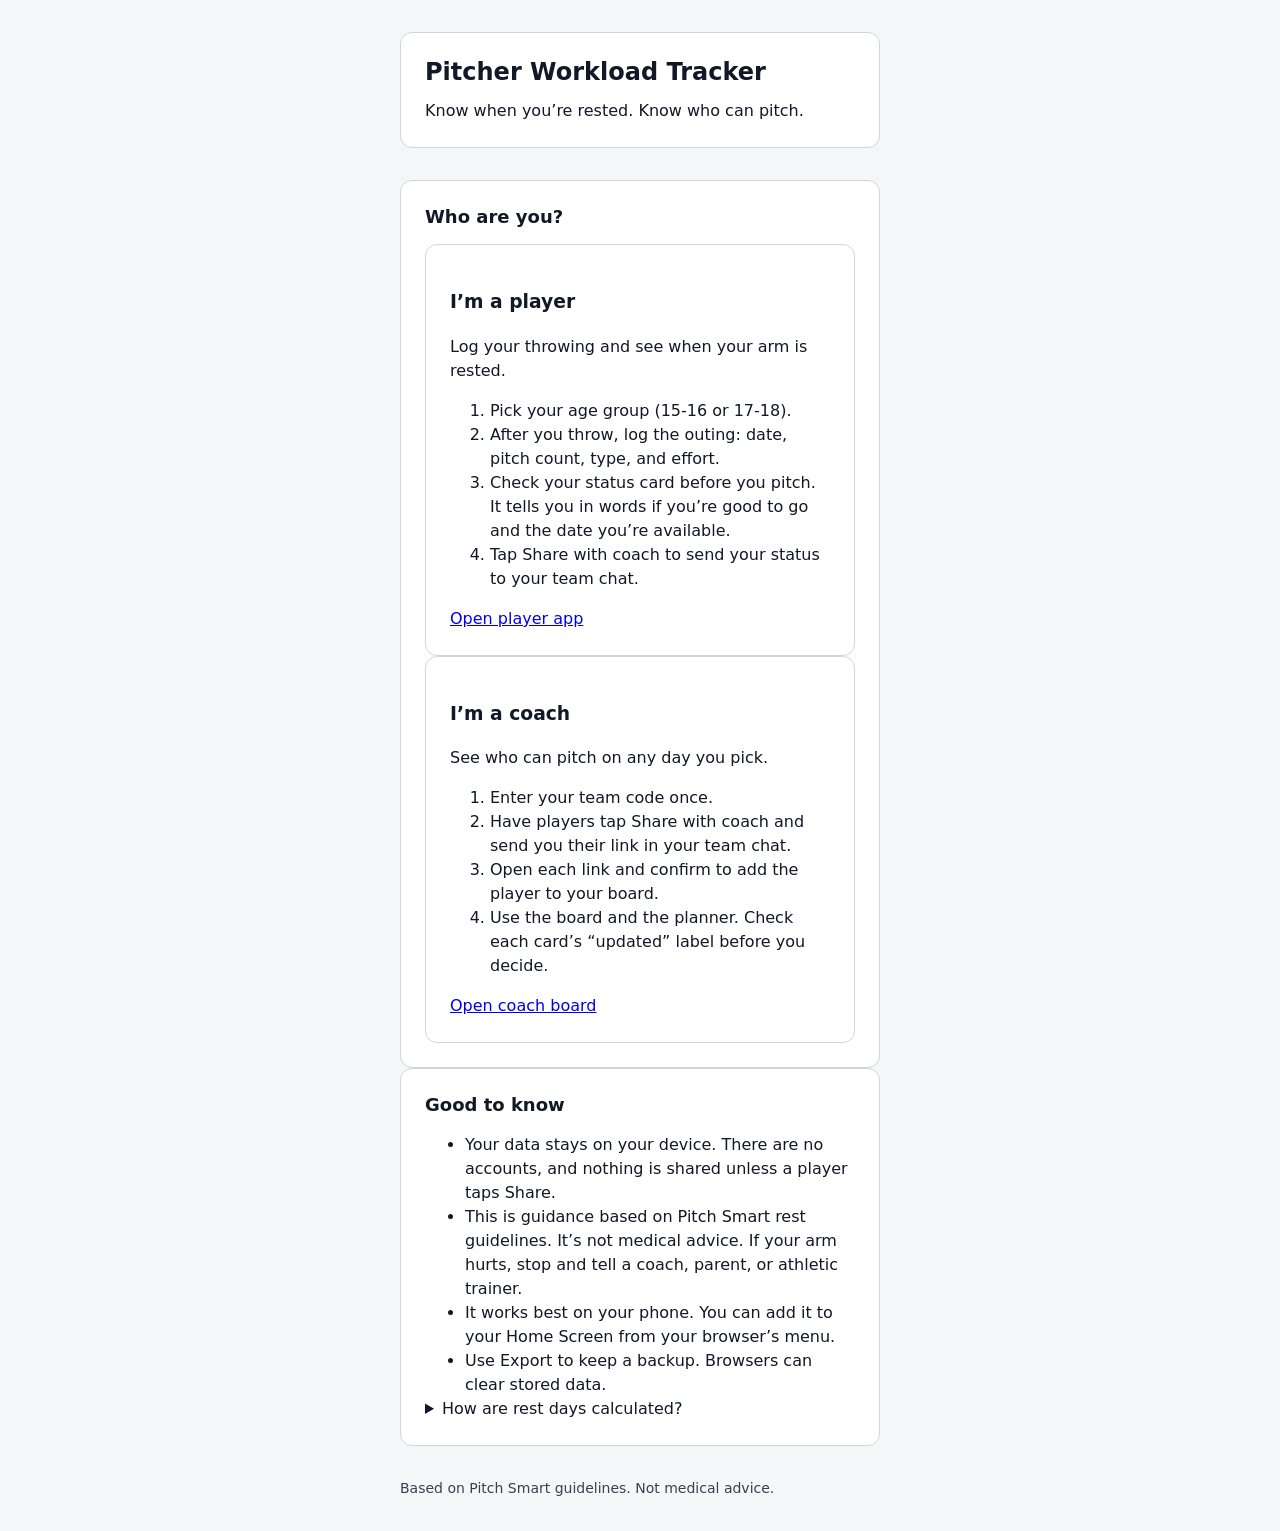
==== commit a6261ba9: "Style landing page" ====
--- a/index.html
+++ b/index.html
@@ -8,149 +8,58 @@
     <meta name="apple-mobile-web-app-capable" content="yes">
     <meta name="apple-mobile-web-app-status-bar-style" content="black-translucent">
     <meta name="apple-mobile-web-app-title" content="Pitcher Tracker">
+    <meta name="description" content="A simple tool to help young pitchers manage their throwing schedule and rest days safely.">
     <title>Pitcher Workload Tracker</title>
     <link rel="stylesheet" href="css/style.css">
-    <link rel="manifest" href="manifest.webmanifest">
-    <link rel="apple-touch-icon" href="icons/icon-180.png">
+    <link rel="stylesheet" href="css/landing.css">
 </head>
 <body>
-    <section id="status" aria-live="polite"></section>
-
-    <section class="availability-section" aria-labelledby="availability-heading">
-        <h2 id="availability-heading">Next 7 days</h2>
-        <ul id="availability-strip"></ul>
-    </section>
-
-    <section class="checkin-section" aria-labelledby="checkin-heading">
-        <h2 id="checkin-heading">How's your arm today?</h2>
-        <fieldset id="checkin-options">
-            <legend class="visually-hidden">Choose how your arm feels today</legend>
-        </fieldset>
-        <p id="checkin-message" aria-live="polite"></p>
-    </section>
-
     <header>
         <h1>Pitcher Workload Tracker</h1>
-        <div class="age-group-control">
-            <label for="age-group">Age group</label>
-            <select id="age-group">
-                <option value="15-16" selected>15-16</option>
-                <option value="17-18">17-18</option>
-            </select>
-        </div>
-        <button id="theme-toggle" class="theme-toggle" type="button">
-            Use dark mode
-        </button>
-        <a href="coach.html" class="app-link">Coach Board</a>
-
+        <p>Know when you’re rested. Know who can pitch.</p>
     </header>
-
-    <section aria-labelledby="share-settings-heading">
-        <h2 id="share-settings-heading">Share settings</h2>
-        <form id="share-profile-form">
-            <div class="field">
-                <label for="display-name">Display name</label>
-                <input id="display-name" name="display-name" type="text"
-                    maxlength="30" autocomplete="name"
-                    placeholder="First name plus last initial">
-            </div>
-            <div class="field">
-                <label for="team-code">Team code</label>
-                <input id="team-code" name="team-code" type="text"
-                    maxlength="12" autocapitalize="characters"
-                    placeholder="For example, AB-12">
-            </div>
-            <button id="save-profile" type="submit">Save settings</button>
-        </form>
-        <button id="open-share" type="button">Share with coach</button>
-        <p class="field-hint">Use a first name plus last initial if you prefer not to use your full name.</p>
-    </section>
-
-    <section id="share-section" aria-labelledby="share-heading" hidden>
-        <h2 id="share-heading">Share with coach</h2>
-        <p>This is exactly what will be sent:</p>
-        <pre id="share-preview" class="share-preview"></pre>
-        <p class="share-safety-note">
-            This includes arm health info. Share it only with your coach or team chat,
-            and get a parent or coach okay per your team’s rules.
-        </p>
-        <label for="share-link">Link</label>
-        <input id="share-link" class="share-link" type="url" readonly>
-        <div class="share-actions">
-            <button id="copy-share-link" type="button">Copy link</button>
-            <button id="native-share" type="button" hidden>Share using device</button>
-        </div>
-        <p id="share-status" aria-live="polite"></p>
-    </section>
-
-    <section class="counter-section" aria-labelledby="counter-heading">
-        <h2 id="counter-heading">Pitch counter</h2>
-        <div class="counter-display">
-            <span id="count-label">Current pitch count</span>
-            <div id="pitch-counter" aria-labelledby="count-label">0</div>
-        </div>
-        <button id="count-add" class="count-add" type="button">+1</button>
-        <div class="counter-actions">
-            <button id="count-undo" class="counter-secondary" type="button">
-                Undo
-            </button>
-            <button id="count-save" class="counter-save" type="button">
-                Save as outing
-            </button>
-            <button id="count-reset" class="counter-secondary" type="button">
-                Reset
-            </button>
-        </div>
-    </section>
-
-    <section>
-        <h2>Log an outing</h2>
-        <form id="outing-form">
-            <div class="field field-date">
-                <label for="date">Date</label>
-                <input id="date" name="date" type="date">
-            </div>
-            <div class="field field-type">
-                <label for="type">Type</label>
-                <select id="type" name="type">
-                    <option value="game">Game</option>
-                    <option value="liveBP">Live BP</option>
-                    <option value="bullpen">Bullpen</option>
-                    <option value="longToss">Long toss</option>
-                    <option value="catch">Catch</option>
-                </select>
-            </div>
-            <div class="field field-pitch-count">
-                <label for="pitch-count">Pitch count</label>
-                <input id="pitch-count" name="pitch-count" type="number" min="1"
-                    inputmode="numeric" autocomplete="off">
-            </div>
-            <div class="field field-effort">
-                <label for="effort">Effort</label>
-                <input id="effort" name="effort" type="number" min="1" max="10"
-                    inputmode="numeric" autocomplete="off" aria-describedby="effort-hint">
-                <p id="effort-hint" class="field-hint">
-                    1 is easy, 10 is max effort. 9 or 10 adds a rest day.
-                </p>
-            </div>
-            <p id="form-error" aria-live="polite"></p>
-            <button type="submit">Log outing</button>
-        </form>
-    </section>
-
-    <p id="week-total"></p>
-
-    <section>
-        <h2>History</h2>
-        <button id="export-data" type="button">Export data</button>
-        <label class="import-button" for="import-data">Import JSON</label>
-        <input id="import-data" type="file" accept=".json,application/json">
-        <p id="import-status" aria-live="polite"></p>
-        <ul id="history"></ul>
-    </section>
-
-    <footer>Based on Pitch Smart guidelines. Not medical advice.</footer>
-
-    <script type="module" src="js/main.js"></script>
+    <main>
+        <section>
+            <h2>Who are you?</h2>
+            <section id="player">
+                <h3>I’m a player</h3>
+                <p>Log your throwing and see when your arm is rested.</p>
+                <ol>
+                    <li>Pick your age group (15-16 or 17-18).</li>
+                    <li>After you throw, log the outing: date, pitch count, type, and effort.</li>
+                    <li>Check your status card before you pitch. It tells you in words if you’re good to go and the date you’re available.</li>
+                    <li>Tap Share with coach to send your status to your team chat.</li>
+                </ol>
+                <a href="player.html">Open player app</a>
+            </section>
+            <section id="coach">
+                <h3>I’m a coach</h3>
+                <p>See who can pitch on any day you pick.</p>
+                <ol>
+                    <li>Enter your team code once.</li>
+                    <li>Have players tap Share with coach and send you their link in your team chat.</li>
+                    <li>Open each link and confirm to add the player to your board.</li>
+                    <li>Use the board and the planner. Check each card’s “updated” label before you decide.</li>
+                </ol>
+                <a href="coach.html">Open coach board</a>
+            </section>
+        </section>
+        <section>
+            <h2>Good to know</h2>
+            <ul>
+                <li>Your data stays on your device. There are no accounts, and nothing is shared unless a player taps Share.</li>
+                <li>This is guidance based on Pitch Smart rest guidelines. It’s not medical advice. If your arm hurts, stop and tell a coach, parent, or athletic trainer.</li>
+                <li>It works best on your phone. You can add it to your Home Screen from your browser’s menu.</li>
+                <li>Use Export to keep a backup. Browsers can clear stored data.</li>
+            </ul>
+            <details>
+                <summary>How are rest days calculated?</summary>
+                <p>Games, live BP, and bullpens at effort 6 or higher count. Your pitches are added up per day, and that total sets your rest days from the Pitch Smart table for your age group. Effort 9 or 10 adds one more day (this part is my own extension, from Pitch Smart). You’re available again on the outing date plus your rest days plus one.</p>
+            </details>
+        </section>
+    </main>
+    <footer>
+        <p>Based on Pitch Smart guidelines. Not medical advice.</p>
+    </footer>
 </body>
-</html>+</html>
--- a/css/landing.css
+++ b/css/landing.css
@@ -0,0 +1,149 @@
+:root {
+    --landing-card-padding: 1.5rem;
+    --landing-card-gap: 1.5rem;
+}
+
+.landing-header {
+    margin-bottom: var(--space-8);
+    text-align: center;
+}
+
+.landing-header h1 {
+    font-size: 2rem;
+    margin-bottom: var(--space-2);
+}
+
+.landing-header p {
+    color: var(--muted-text);
+    font-size: 1.125rem;
+}
+
+.landing-card {
+    background: var(--surface);
+    border: 1px solid var(--border);
+    border-radius: var(--radius-card);
+    padding: var(--landing-card-padding);
+    margin-bottom: var(--landing-card-gap);
+    display: block;
+    text-align: left;
+}
+
+.landing-card-player {
+    border-top: 4px solid var(--status-green-border);
+}
+
+.landing-card-coach {
+    border-top: 4px solid var(--status-yellow-border);
+}
+
+.landing-card h3 {
+    margin-bottom: var(--space-3);
+    font-size: 1.25rem;
+}
+
+.landing-card p {
+    margin-bottom: var(--space-3);
+}
+
+.landing-card ol {
+    padding-left: var(--space-4);
+    margin-bottom: var(--space-4);
+}
+
+.landing-card ol li {
+    margin-bottom: var(--space-2);
+    line-height: 1.5;
+    padding-left: var(--space-2);
+    list-style-type: none;
+    position: relative;
+}
+
+.landing-card ol li::before {
+    content: counter(list-item);
+    counter-increment: list-item;
+    display: inline-block;
+    width: 1.5rem;
+    height: 1.5rem;
+    background: var(--surface-muted);
+    color: var(--text);
+    border-radius: 50%;
+    text-align: center;
+    font-size: 0.75rem;
+    line-height: 1;
+    margin-right: 0.5rem;
+    vertical-align: middle;
+}
+
+.landing-card ol {
+    counter-reset: list-item;
+}
+
+.landing-card a {
+    display: block;
+    width: 100%;
+    padding: var(--space-3) var(--space-3);
+    background: var(--accent);
+    color: var(--accent-text);
+    text-decoration: none;
+    border-radius: var(--radius-control);
+    font-weight: 700;
+    text-align: center;
+    margin-top: var(--space-2);
+}
+
+.landing-card a:hover {
+    filter: brightness(0.9);
+}
+
+.landing-card a:focus-visible {
+    outline: 3px solid var(--accent);
+    outline-offset: 2px;
+}
+
+.landing-good-to-know {
+    margin-top: var(--space-8);
+    padding: var(--space-6);
+}
+
+.landing-good-to-know p,
+.landing-good-to-know li {
+    color: var(--muted-text);
+    margin-bottom: var(--space-2);
+}
+
+.landing-good-to-know ul {
+    padding-left: var(--space-4);
+}
+
+.landing-good-to-know details {
+    margin-top: var(--space-4);
+    border: 1px solid var(--border);
+    border-radius: var(--radius-control);
+    padding: var(--space-3);
+}
+
+.landing-good-to-know details summary {
+    cursor: pointer;
+    padding: var(--space-2);
+    list-style: none;
+    display: flex;
+    align-items: center;
+    font-weight: 700;
+}
+
+.landing-good-to-know details summary::after {
+    content: '+';
+    margin-left: var(--space-1);
+}
+
+.landing-good-to-know details[open] summary::after {
+    content: '-';
+}
+
+@media (min-width: 40rem) {
+    .landing-grid {
+        display: grid;
+        grid-template-columns: 1fr 1fr;
+        gap: var(--space-8);
+    }
+}
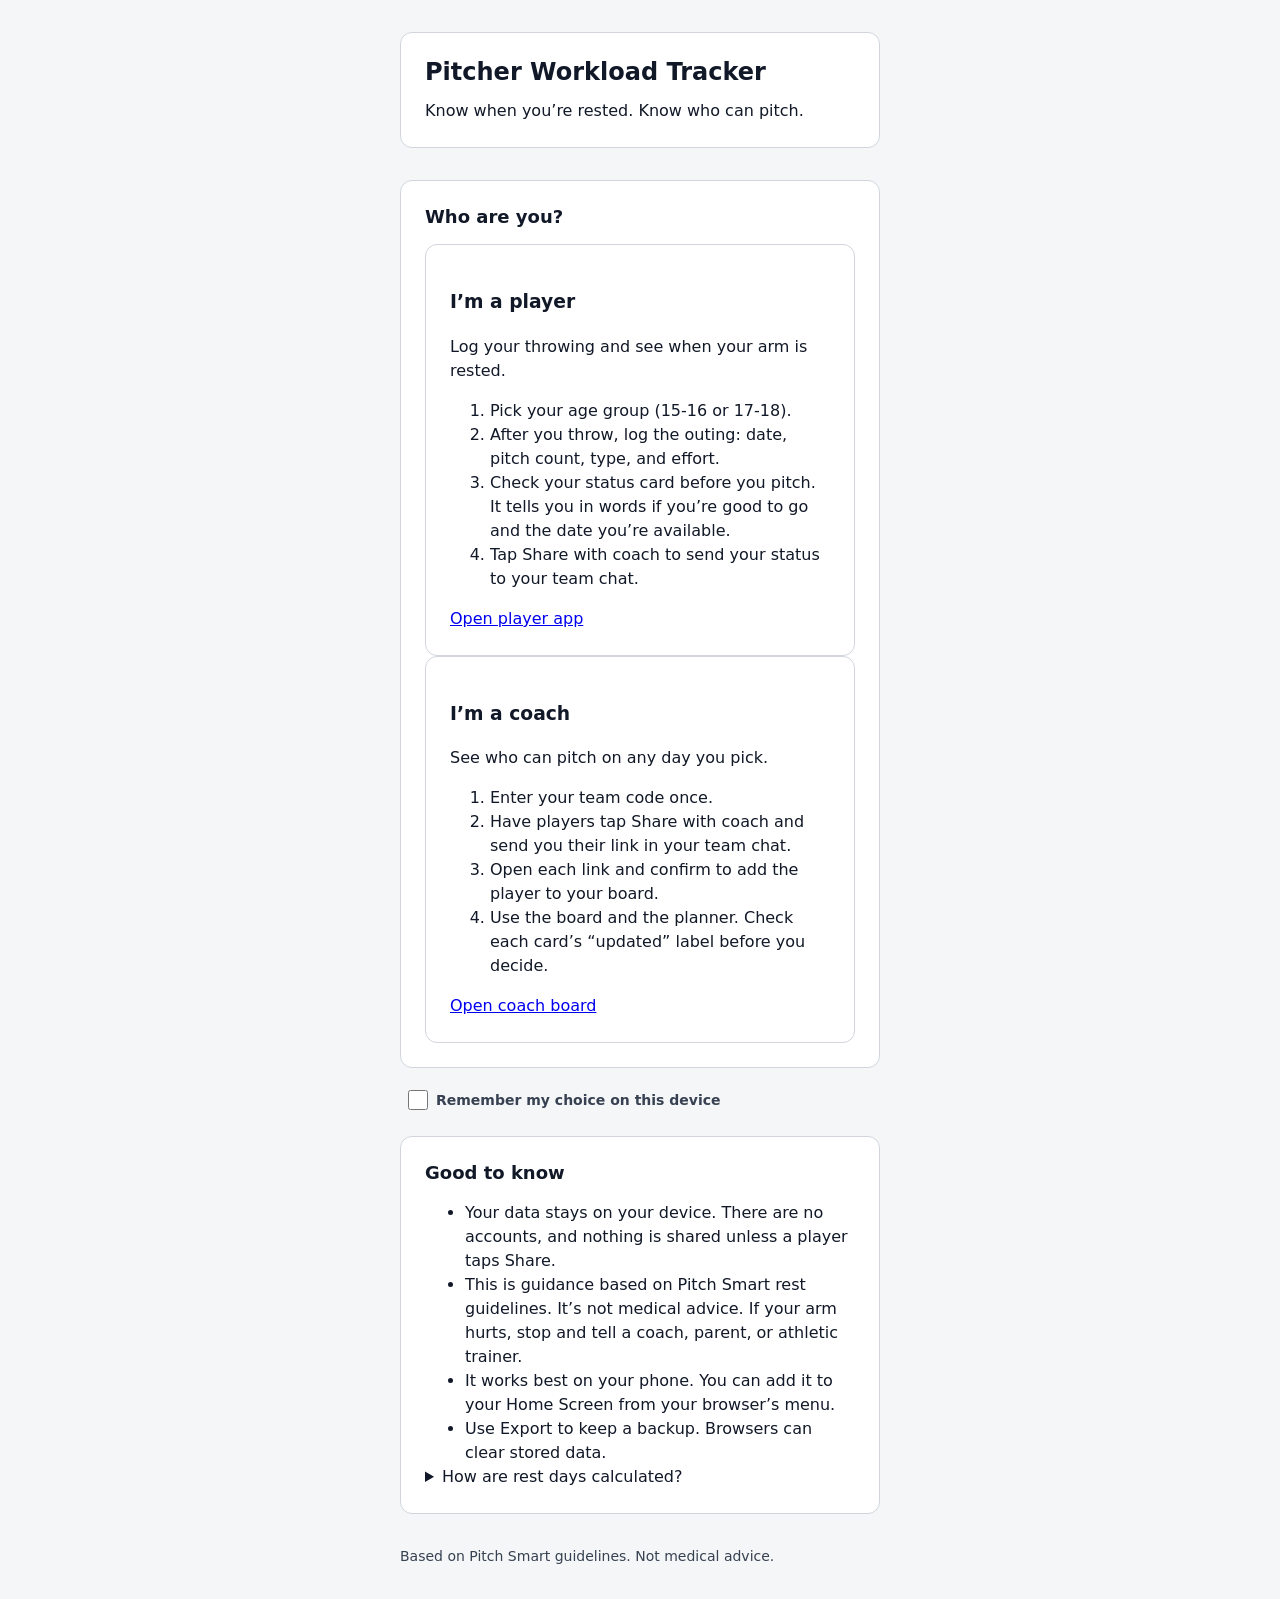
==== commit 16ee5b81: "Enhance role-switching functionality and add remember choice feature on landing page" ====
--- a/index.html
+++ b/index.html
@@ -30,7 +30,7 @@
                     <li>Check your status card before you pitch. It tells you in words if you’re good to go and the date you’re available.</li>
                     <li>Tap Share with coach to send your status to your team chat.</li>
                 </ol>
-                <a href="player.html">Open player app</a>
+                <a href="player.html" data-role="player">Open player app</a>
             </section>
             <section id="coach">
                 <h3>I’m a coach</h3>
@@ -41,9 +41,13 @@
                     <li>Open each link and confirm to add the player to your board.</li>
                     <li>Use the board and the planner. Check each card’s “updated” label before you decide.</li>
                 </ol>
-                <a href="coach.html">Open coach board</a>
+                <a href="coach.html" data-role="coach">Open coach board</a>
             </section>
         </section>
+        <label class="remember-choice" for="remember-choice">
+            <input id="remember-choice" type="checkbox" autocomplete="off">
+            <span>Remember my choice on this device</span>
+        </label>
         <section>
             <h2>Good to know</h2>
             <ul>
@@ -61,5 +65,6 @@
     <footer>
         <p>Based on Pitch Smart guidelines. Not medical advice.</p>
     </footer>
+    <script type="module" src="js/landing.js"></script>
 </body>
 </html>
--- a/css/style.css
+++ b/css/style.css
@@ -33,24 +33,6 @@
     --availability-ok-text: #14532d;
     --availability-rest-surface: #fee2e2;
     --availability-rest-border: #dc2626;
-.app-link {
-    display: inline-block;
-    padding: 0.75rem 1.25rem;
-    background: var(--accent);
-    color: var(--accent-text);
-    text-decoration: none;
-    border-radius: var(--radius-control);
-    font-weight: 700;
-}
-
-.app-link:hover {
-    filter: brightness(0.9);
-}
-
-.app-link:focus-visible {
-    outline: 3px solid var(--accent);
-    outline-offset: 2px;
-}
 }
 
 *,
@@ -901,21 +883,6 @@
         --availability-rest-border: #f87171;
         --availability-rest-text: #fee2e2;
     }
-.roster-list-available {
-    border-left: 4px solid var(--status-green-border);
-    padding-left: var(--space-3);
-    background: var(--status-green-surface);
-}
-.roster-list-checkArmFirst {
-    border-left: 4px solid var(--status-yellow-border);
-    padding-left: var(--space-3);
-    background: var(--status-yellow-surface);
-}
-.roster-list-resting {
-    border-left: 4px solid var(--status-red-border);
-    padding-left: var(--space-3);
-    background: var(--status-red-surface);
-}
 }
 
 [data-theme="light"] {
@@ -942,24 +909,6 @@
     --availability-ok-text: #14532d;
     --availability-rest-surface: #fee2e2;
     --availability-rest-border: #dc2626;
-.app-link {
-    display: inline-block;
-    padding: 0.75rem 1.25rem;
-    background: var(--accent);
-    color: var(--accent-text);
-    text-decoration: none;
-    border-radius: var(--radius-control);
-    font-weight: 700;
-}
-
-.app-link:hover {
-    filter: brightness(0.9);
-}
-
-.app-link:focus-visible {
-    outline: 3px solid var(--accent);
-    outline-offset: 2px;
-}
 }
 
 [data-theme="dark"] {
@@ -992,79 +941,19 @@
     body {
         padding: var(--space-8);
     }
-.roster-list-available {
-    border-left: 4px solid var(--status-green-border);
-    padding-left: var(--space-3);
-    background: var(--status-green-surface);
-}
-.roster-list-checkArmFirst {
-    border-left: 4px solid var(--status-yellow-border);
-    padding-left: var(--space-3);
-    background: var(--status-yellow-surface);
-}
-.roster-list-resting {
-    border-left: 4px solid var(--status-red-border);
-    padding-left: var(--space-3);
-    background: var(--status-red-surface);
-}
 
     header,
     section {
         padding: var(--space-6);
     }
-.roster-list-available {
-    border-left: 4px solid var(--status-green-border);
-    padding-left: var(--space-3);
-    background: var(--status-green-surface);
-}
-.roster-list-checkArmFirst {
-    border-left: 4px solid var(--status-yellow-border);
-    padding-left: var(--space-3);
-    background: var(--status-yellow-surface);
-}
-.roster-list-resting {
-    border-left: 4px solid var(--status-red-border);
-    padding-left: var(--space-3);
-    background: var(--status-red-surface);
-}
 
     h1 {
         font-size: 1.5rem;
     }
-.roster-list-available {
-    border-left: 4px solid var(--status-green-border);
-    padding-left: var(--space-3);
-    background: var(--status-green-surface);
-}
-.roster-list-checkArmFirst {
-    border-left: 4px solid var(--status-yellow-border);
-    padding-left: var(--space-3);
-    background: var(--status-yellow-surface);
-}
-.roster-list-resting {
-    border-left: 4px solid var(--status-red-border);
-    padding-left: var(--space-3);
-    background: var(--status-red-surface);
-}
 
     #status[data-level] h2 {
         font-size: 2rem;
     }
-.roster-list-available {
-    border-left: 4px solid var(--status-green-border);
-    padding-left: var(--space-3);
-    background: var(--status-green-surface);
-}
-.roster-list-checkArmFirst {
-    border-left: 4px solid var(--status-yellow-border);
-    padding-left: var(--space-3);
-    background: var(--status-yellow-surface);
-}
-.roster-list-resting {
-    border-left: 4px solid var(--status-red-border);
-    padding-left: var(--space-3);
-    background: var(--status-red-surface);
-}
 }
 
 @media (prefers-reduced-motion: reduce) {
@@ -1076,19 +965,57 @@
         animation-duration: 0.01ms !important;
         animation-iteration-count: 1 !important;
     }
+}
+
+.app-link {
+    display: inline-block;
+    padding: 0.75rem 1.25rem;
+    background: var(--accent);
+    color: var(--accent-text);
+    text-decoration: none;
+    border-radius: var(--radius-control);
+    font-weight: 700;
+}
+
+.app-link:hover {
+    filter: brightness(0.9);
+}
+
+.app-link:focus-visible,
+.switch-role-link:focus-visible,
+.how-it-works-link:focus-visible {
+    outline: 3px solid var(--accent);
+    outline-offset: 2px;
+}
+
+.switch-role-link,
+.how-it-works-link {
+    display: inline-block;
+    min-height: 44px;
+    padding: 0.5rem 1rem;
+    color: var(--muted-text);
+    text-decoration: underline;
+}
+
+.switch-role-link:hover,
+.how-it-works-link:hover {
+    color: var(--accent);
+}
+
 .roster-list-available {
     border-left: 4px solid var(--status-green-border);
     padding-left: var(--space-3);
     background: var(--status-green-surface);
 }
+
 .roster-list-checkArmFirst {
     border-left: 4px solid var(--status-yellow-border);
     padding-left: var(--space-3);
     background: var(--status-yellow-surface);
 }
+
 .roster-list-resting {
     border-left: 4px solid var(--status-red-border);
     padding-left: var(--space-3);
     background: var(--status-red-surface);
 }
-}
--- a/css/landing.css
+++ b/css/landing.css
@@ -34,6 +34,27 @@
 
 .landing-card-coach {
     border-top: 4px solid var(--status-yellow-border);
+}
+
+#player,
+#coach {
+    scroll-margin-top: 5rem;
+}
+
+.remember-choice {
+    display: flex;
+    min-height: 44px;
+    align-items: center;
+    gap: var(--space-2);
+    padding: var(--space-2);
+    color: var(--muted-text);
+    cursor: pointer;
+}
+
+.remember-choice input {
+    width: 1.25rem;
+    height: 1.25rem;
+    margin: 0;
 }
 
 .landing-card h3 {
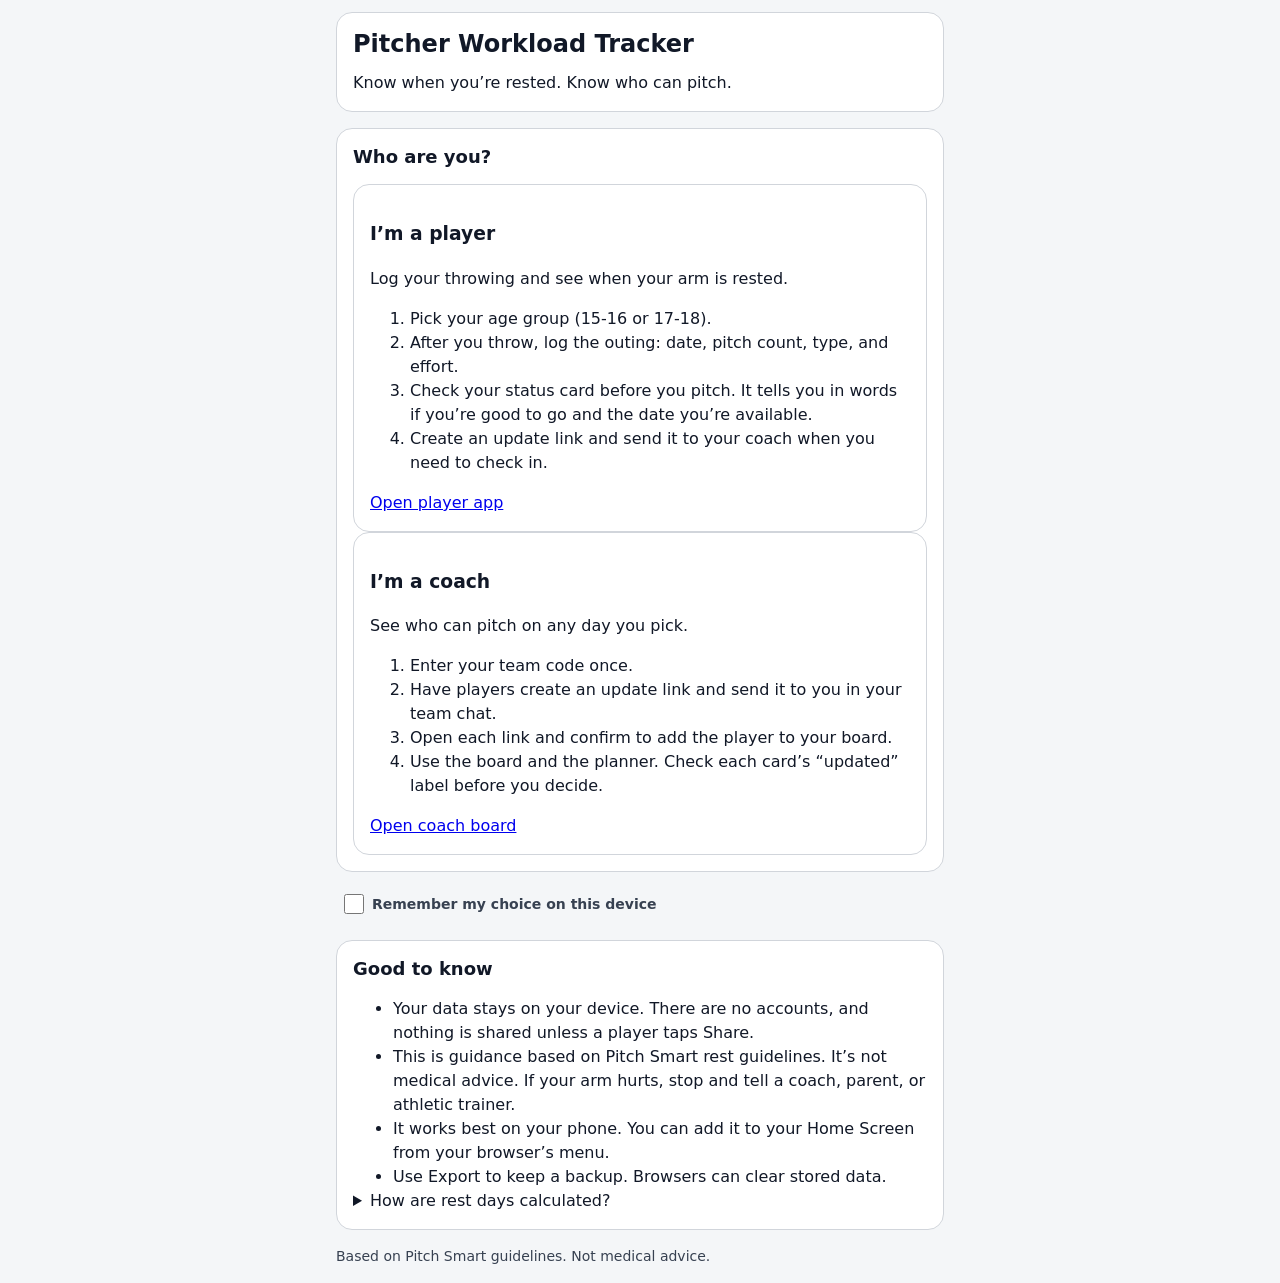
==== commit 776309e0: "Redesign: make player and coach views mobile dashboards Co-authored-by: Copilot <223556219+Copilot@u" ====
--- a/index.html
+++ b/index.html
@@ -28,7 +28,7 @@
                     <li>Pick your age group (15-16 or 17-18).</li>
                     <li>After you throw, log the outing: date, pitch count, type, and effort.</li>
                     <li>Check your status card before you pitch. It tells you in words if you’re good to go and the date you’re available.</li>
-                    <li>Tap Share with coach to send your status to your team chat.</li>
+                    <li>Create an update link and send it to your coach when you need to check in.</li>
                 </ol>
                 <a href="player.html" data-role="player">Open player app</a>
             </section>
@@ -37,7 +37,7 @@
                 <p>See who can pitch on any day you pick.</p>
                 <ol>
                     <li>Enter your team code once.</li>
-                    <li>Have players tap Share with coach and send you their link in your team chat.</li>
+                    <li>Have players create an update link and send it to you in your team chat.</li>
                     <li>Open each link and confirm to add the player to your board.</li>
                     <li>Use the board and the planner. Check each card’s “updated” label before you decide.</li>
                 </ol>
--- a/css/style.css
+++ b/css/style.css
@@ -214,6 +214,10 @@
 
 #share-profile-form {
     margin-bottom: var(--space-4);
+}
+
+.share-card {
+    border-color: var(--accent);
 }
 
 .share-preview {
@@ -1019,3 +1023,197 @@
     padding-left: var(--space-3);
     background: var(--status-red-surface);
 }
+
+/* Mobile dashboard layout */
+body {
+    max-width: 42rem;
+    gap: var(--space-3);
+    padding-top: max(var(--space-3), env(safe-area-inset-top));
+    padding-bottom: max(var(--space-4), env(safe-area-inset-bottom));
+}
+
+header,
+section {
+    padding: var(--space-4);
+    border-radius: 1rem;
+}
+
+.dashboard-header {
+    display: grid;
+    gap: var(--space-3);
+    padding: var(--space-4) var(--space-2);
+    border: 0;
+    background: transparent;
+}
+
+.dashboard-header h1 {
+    font-size: 1.75rem;
+    letter-spacing: -0.04em;
+}
+
+.eyebrow {
+    margin-bottom: var(--space-1);
+    color: var(--accent);
+    font-size: 0.6875rem;
+    font-weight: 800;
+    letter-spacing: 0.12em;
+}
+
+.header-actions {
+    display: grid;
+    grid-template-columns: 1fr 1fr;
+    gap: var(--space-2);
+    align-items: end;
+}
+
+.header-actions .theme-toggle {
+    min-height: 3rem;
+    margin: 0;
+    padding-inline: var(--space-2);
+    font-size: 0.8125rem;
+}
+
+.dashboard-links {
+    display: flex;
+    align-items: center;
+    gap: var(--space-2);
+}
+
+.dashboard-links .app-link {
+    padding: 0.625rem 0.875rem;
+    font-size: 0.875rem;
+}
+
+.dashboard-links .switch-role-link {
+    min-height: auto;
+    padding: 0.5rem;
+    font-size: 0.8125rem;
+}
+
+.section-heading {
+    display: flex;
+    align-items: start;
+    justify-content: space-between;
+    gap: var(--space-3);
+}
+
+.section-heading h2 {
+    margin-bottom: 0;
+}
+
+.section-caption {
+    padding-top: 0.25rem;
+    color: var(--muted-text);
+    font-size: 0.75rem;
+    text-align: right;
+}
+
+textarea {
+    display: block;
+    width: 100%;
+    min-height: 7rem;
+    margin-bottom: var(--space-3);
+    padding: var(--space-3);
+    border: 1px solid var(--border);
+    border-radius: var(--radius-control);
+    background: var(--surface);
+    color: var(--text);
+    font: inherit;
+    resize: vertical;
+}
+
+textarea:focus-visible {
+    outline: 3px solid var(--accent);
+    outline-offset: 2px;
+}
+
+/* Keep the primary player journey in a useful thumb-friendly order. */
+body:has(#outing-form) > .dashboard-header { order: 1; }
+body:has(#outing-form) > #status { order: 2; }
+body:has(#outing-form) > .availability-section { order: 3; }
+body:has(#outing-form) > .checkin-section { order: 4; }
+body:has(#outing-form) > #week-total { order: 5; }
+body:has(#outing-form) > .counter-section { order: 6; }
+body:has(#outing-form) > .outing-section { order: 7; }
+body:has(#outing-form) > .share-card { order: 8; }
+body:has(#outing-form) > .history-section { order: 9; }
+body:has(#outing-form) > footer { order: 10; }
+
+body:has(#outing-form) #status {
+    padding: var(--space-6) var(--space-4);
+}
+
+body:has(#outing-form) #status[data-level] h2 {
+    font-size: 2rem;
+}
+
+body:has(#outing-form) #week-total {
+    grid-template-columns: auto 1fr;
+    align-items: center;
+    column-gap: var(--space-3);
+    padding: var(--space-4);
+}
+
+body:has(#outing-form) .weekly-total-number {
+    grid-row: span 2;
+    font-size: 2.5rem;
+}
+
+body:has(#outing-form) .weekly-total-note {
+    grid-column: 2;
+}
+
+.dashboard-primary {
+    border-color: var(--accent);
+    box-shadow: 0 0.5rem 1.5rem rgb(29 78 216 / 0.08);
+}
+
+.dashboard-primary .count-add {
+    min-height: 5.5rem;
+    border-radius: 1rem;
+}
+
+.history-section > .section-heading {
+    margin-bottom: var(--space-3);
+}
+
+/* Coach dashboard: review and roster first; settings stay secondary. */
+body:has(#snapshot-input) > .dashboard-header { order: 1; }
+body:has(#snapshot-input) > .share-card { order: 2; }
+body:has(#snapshot-input) > .paste-section { order: 3; }
+body:has(#snapshot-input) > .roster-section { order: 4; }
+body:has(#snapshot-input) > .planner-section { order: 5; }
+body:has(#snapshot-input) > .settings-section { order: 6; }
+body:has(#snapshot-input) > footer { order: 7; }
+
+body:has(#snapshot-input) .share-card {
+    background: linear-gradient(135deg, var(--surface), var(--surface-muted));
+}
+
+body:has(#snapshot-input) .roster-card {
+    padding: var(--space-4);
+}
+
+body:has(#snapshot-input) .roster-list {
+    gap: var(--space-2);
+}
+
+body:has(#snapshot-input) .settings-section {
+    padding-block: var(--space-3);
+}
+
+@media (min-width: 40rem) {
+    body {
+        gap: var(--space-4);
+    }
+
+    .dashboard-header {
+        grid-template-columns: 1fr auto;
+        align-items: center;
+        padding-inline: 0;
+    }
+
+    .dashboard-links {
+        grid-column: 1 / -1;
+    }
+}
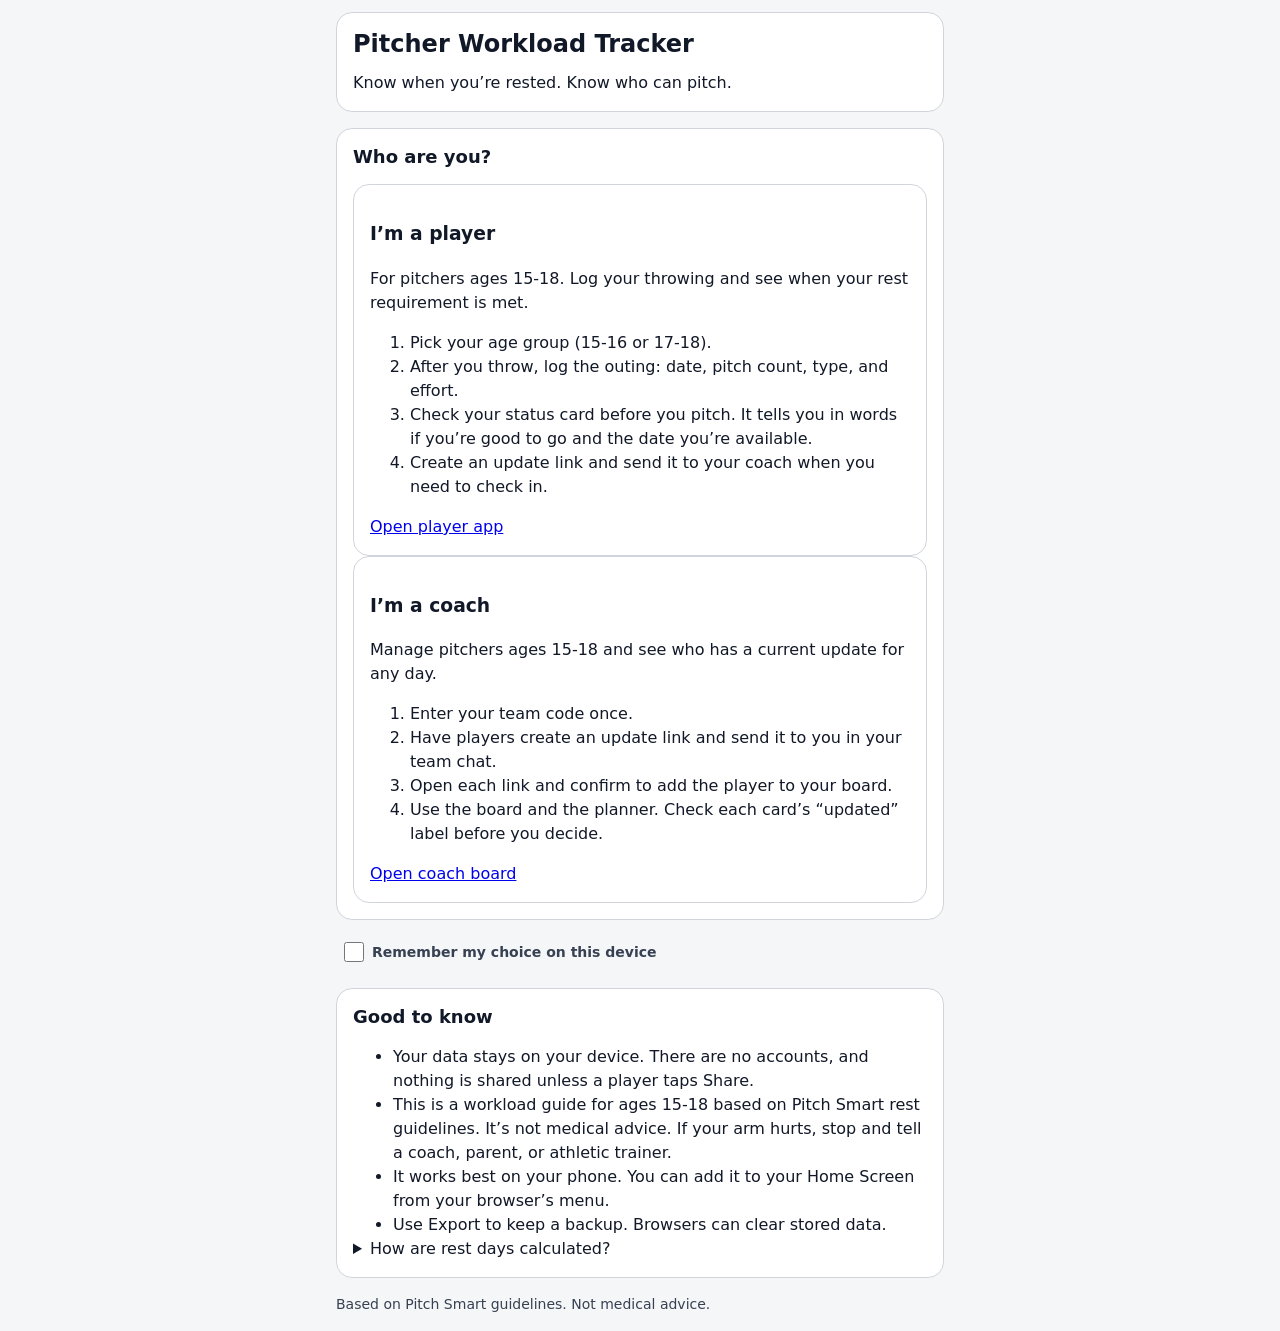
==== commit 67b33ade: "bugfix" ====
--- a/index.html
+++ b/index.html
@@ -8,7 +8,7 @@
     <meta name="apple-mobile-web-app-capable" content="yes">
     <meta name="apple-mobile-web-app-status-bar-style" content="black-translucent">
     <meta name="apple-mobile-web-app-title" content="Pitcher Tracker">
-    <meta name="description" content="A simple tool to help young pitchers manage their throwing schedule and rest days safely.">
+    <meta name="description" content="A simple workload dashboard built for pitchers ages 15-18 to track throwing and rest days.">
     <title>Pitcher Workload Tracker</title>
     <link rel="stylesheet" href="css/style.css">
     <link rel="stylesheet" href="css/landing.css">
@@ -23,7 +23,7 @@
             <h2>Who are you?</h2>
             <section id="player">
                 <h3>I’m a player</h3>
-                <p>Log your throwing and see when your arm is rested.</p>
+                <p>For pitchers ages 15-18. Log your throwing and see when your rest requirement is met.</p>
                 <ol>
                     <li>Pick your age group (15-16 or 17-18).</li>
                     <li>After you throw, log the outing: date, pitch count, type, and effort.</li>
@@ -34,7 +34,7 @@
             </section>
             <section id="coach">
                 <h3>I’m a coach</h3>
-                <p>See who can pitch on any day you pick.</p>
+                <p>Manage pitchers ages 15-18 and see who has a current update for any day.</p>
                 <ol>
                     <li>Enter your team code once.</li>
                     <li>Have players create an update link and send it to you in your team chat.</li>
@@ -52,13 +52,13 @@
             <h2>Good to know</h2>
             <ul>
                 <li>Your data stays on your device. There are no accounts, and nothing is shared unless a player taps Share.</li>
-                <li>This is guidance based on Pitch Smart rest guidelines. It’s not medical advice. If your arm hurts, stop and tell a coach, parent, or athletic trainer.</li>
+                <li>This is a workload guide for ages 15-18 based on Pitch Smart rest guidelines. It’s not medical advice. If your arm hurts, stop and tell a coach, parent, or athletic trainer.</li>
                 <li>It works best on your phone. You can add it to your Home Screen from your browser’s menu.</li>
                 <li>Use Export to keep a backup. Browsers can clear stored data.</li>
             </ul>
             <details>
                 <summary>How are rest days calculated?</summary>
-                <p>Games, live BP, and bullpens at effort 6 or higher count. Your pitches are added up per day, and that total sets your rest days from the Pitch Smart table for your age group. Effort 9 or 10 adds one more day (this part is my own extension, from Pitch Smart). You’re available again on the outing date plus your rest days plus one.</p>
+                <p>Games and live BP count. Bullpens count only at effort 6 or higher. Your pitches are added up per day, and that total sets minimum rest days from the Pitch Smart table for your age group. This app adds one extra day for effort 9 or 10; that is an app rule, not a Pitch Smart rule. The yellow status is also an app reminder for the final two days before the minimum rest period ends. Light throwing types such as catch and long toss do not add rest in this app. This is not clearance to pitch.</p>
             </details>
         </section>
     </main>
